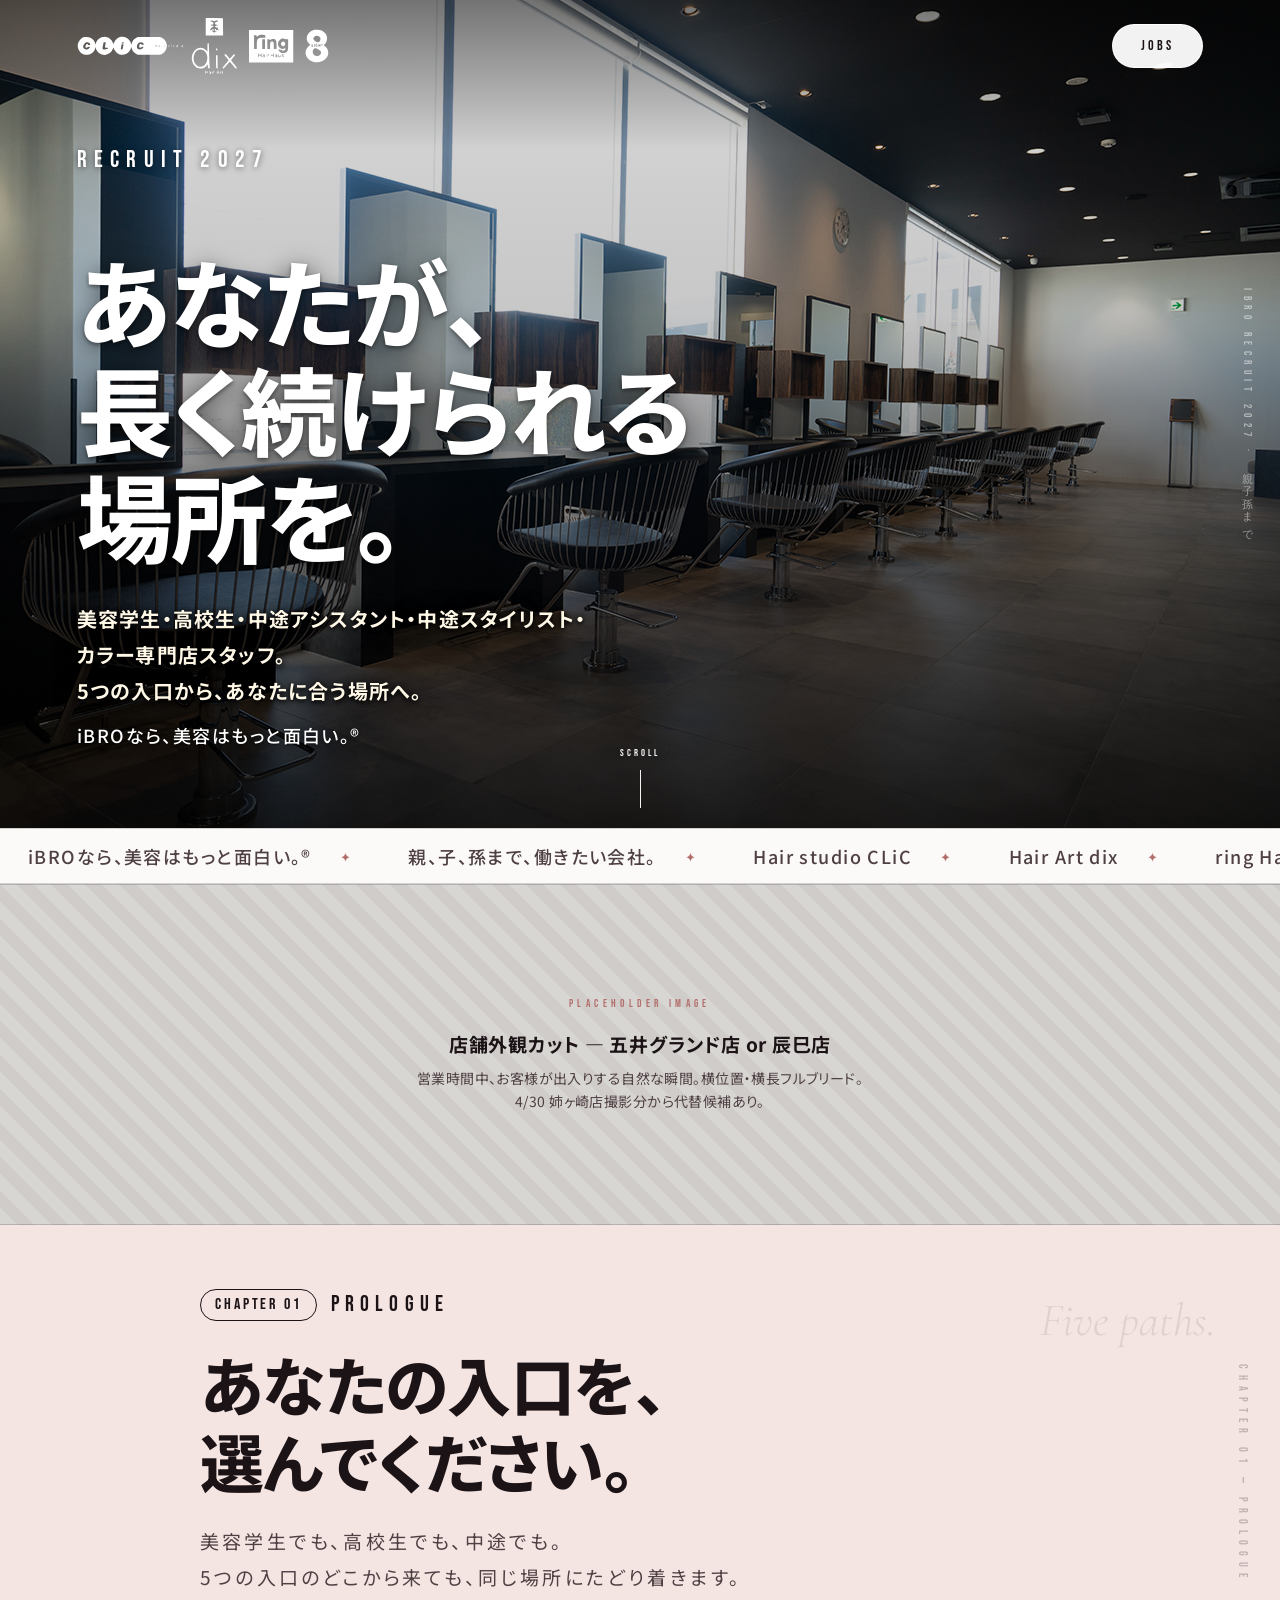
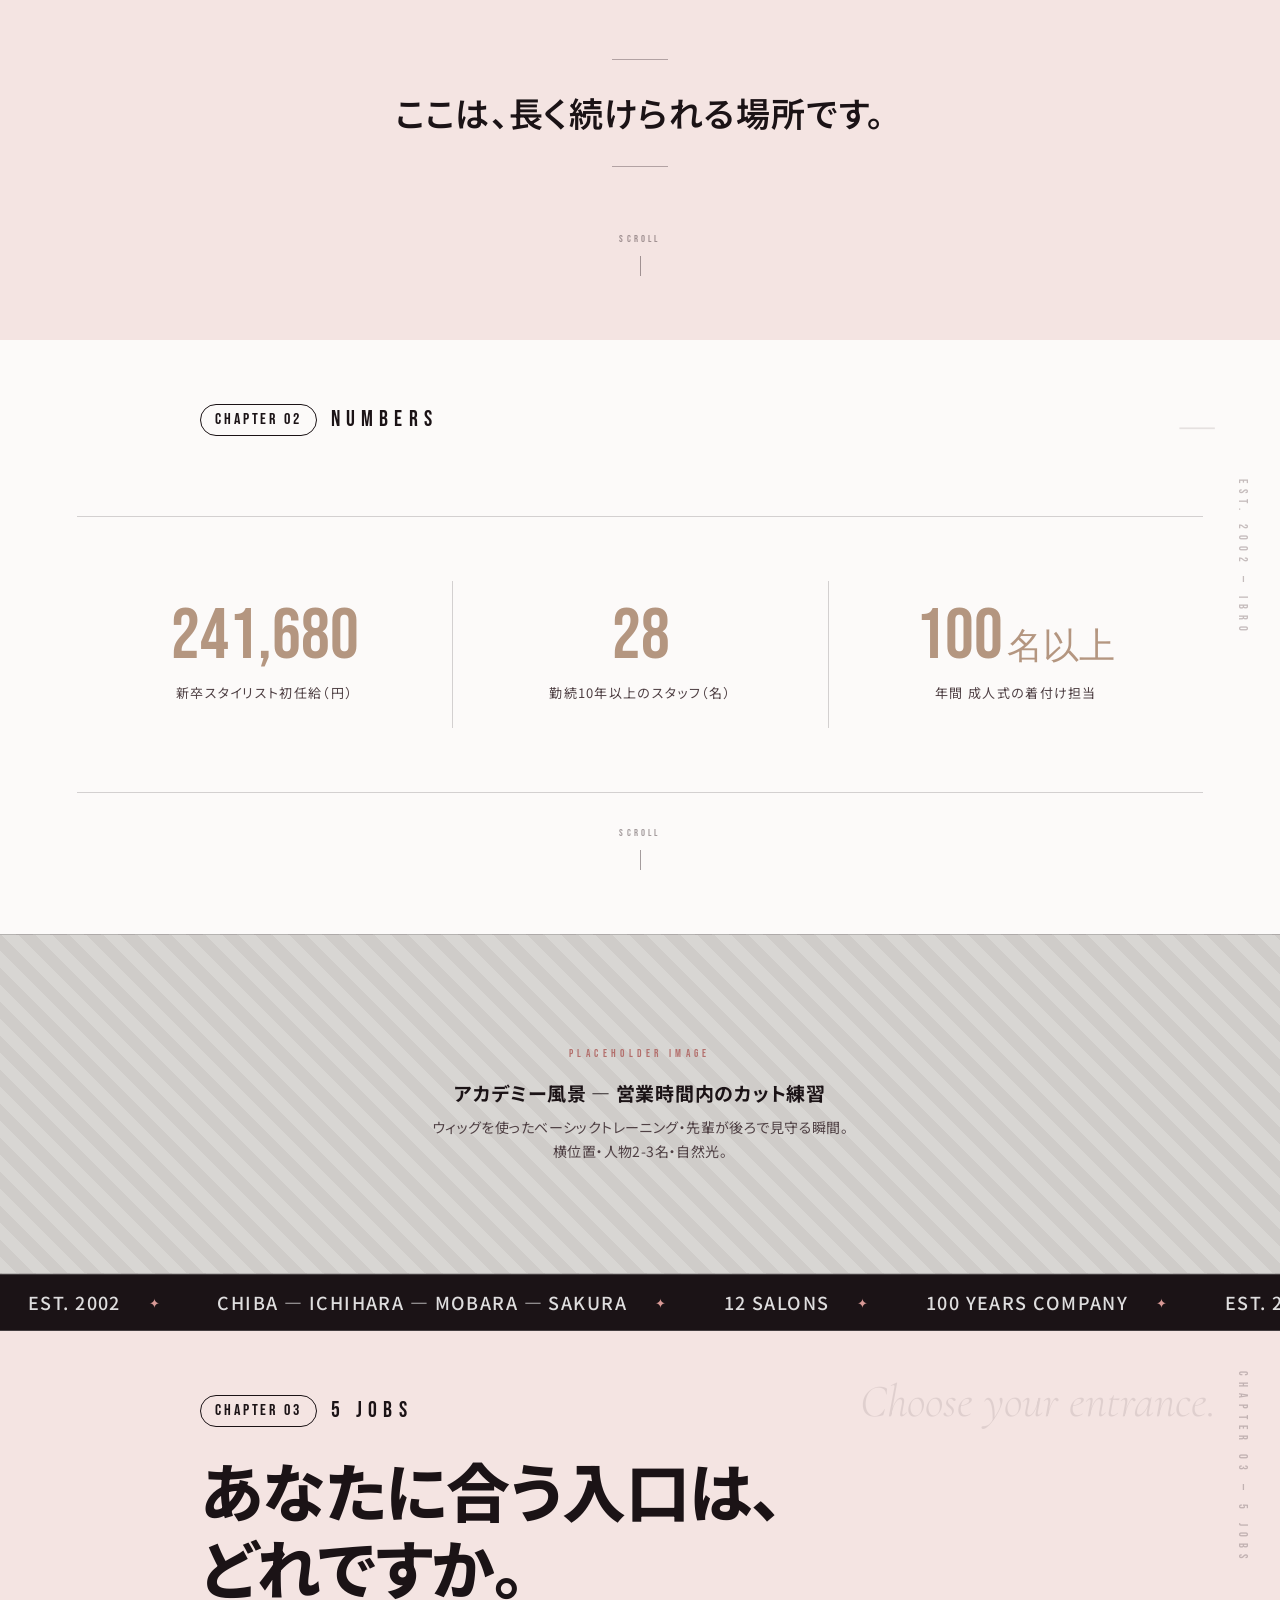
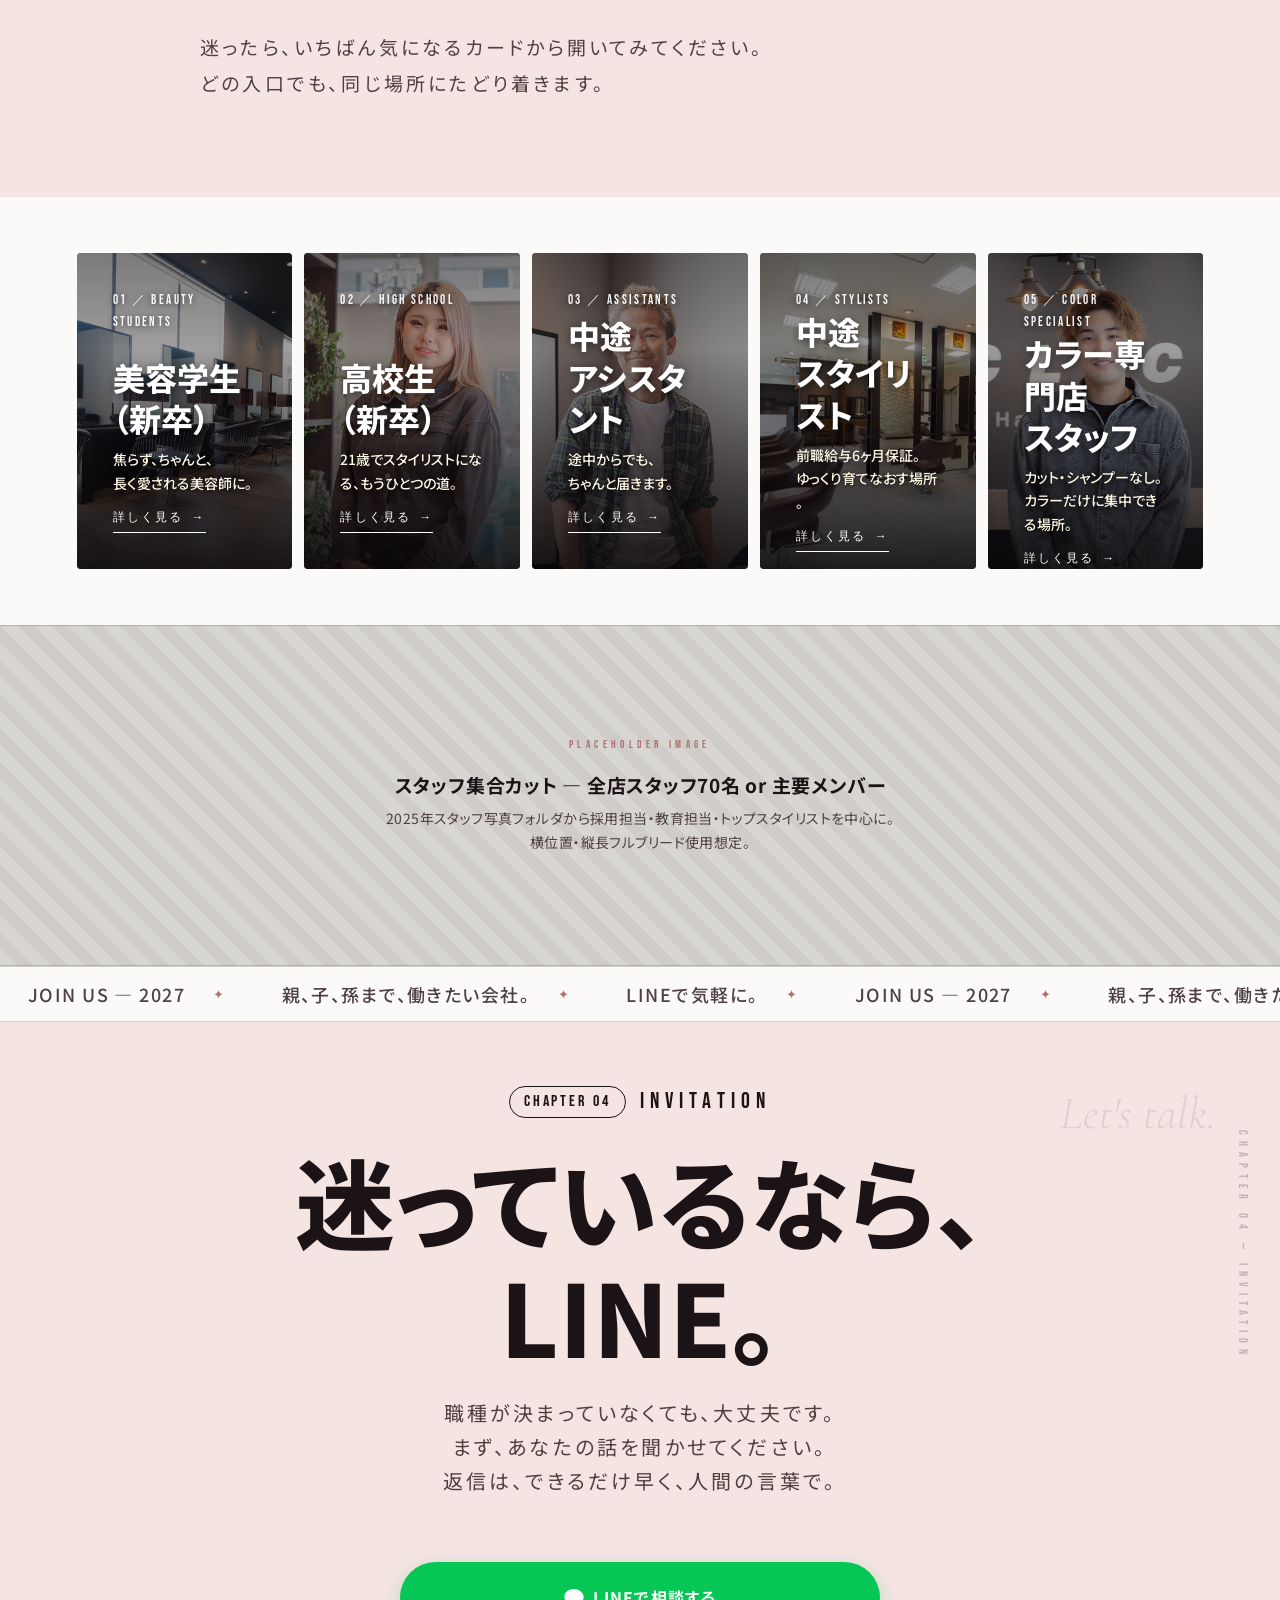
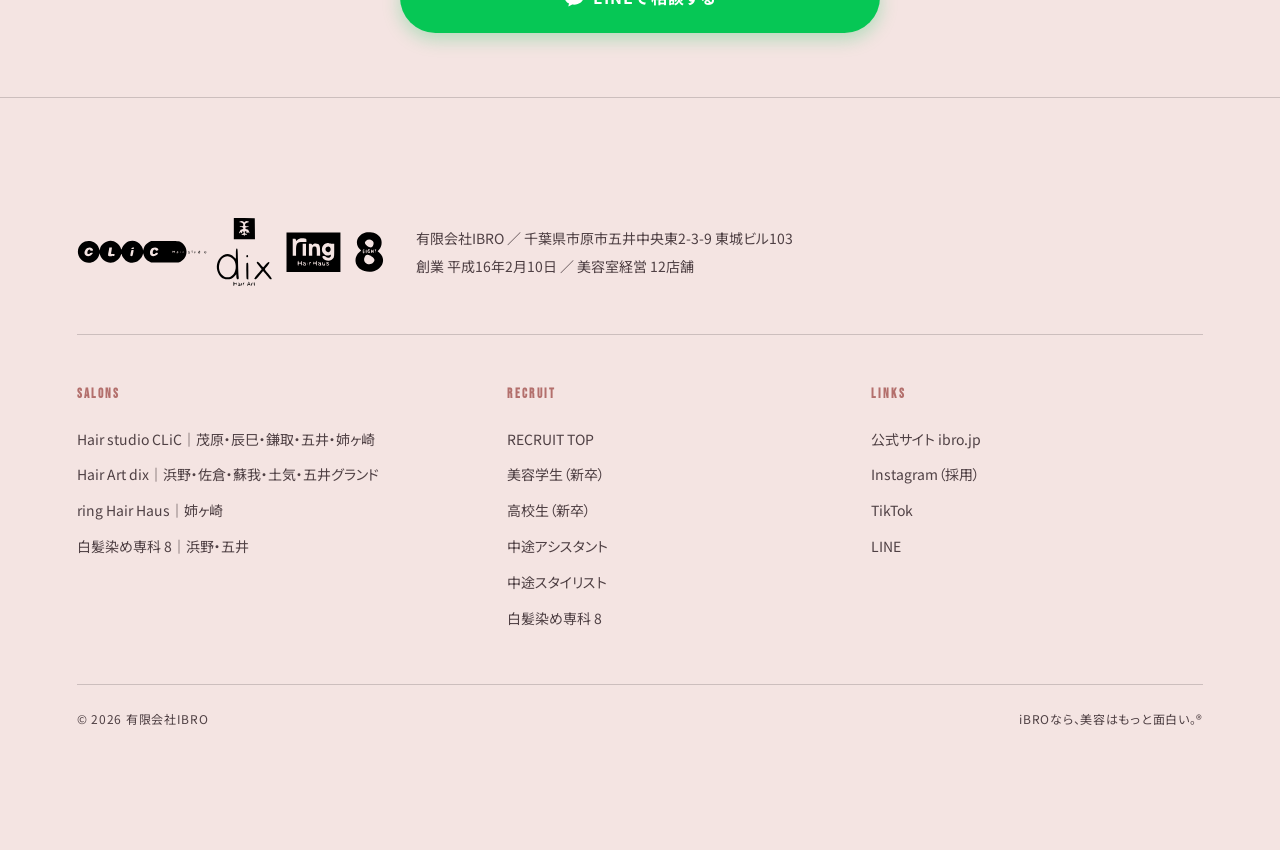
==== index.html @ 27a206c5 "Initial: iBRO recruit site preview (5/8 launch)" ====
<!doctype html>
<html lang="ja">
<head>
<meta charset="utf-8">
<meta name="viewport" content="width=device-width, initial-scale=1, viewport-fit=cover">
<title>あなたが、長く続けられる場所を。｜iBRO Group 採用サイト</title>
<meta name="description" content="千葉、有限会社IBRO の採用サイト。美容学生・高校生・中途アシスタント・中途スタイリスト・白髪染め専科8、5つの入口から、あなたに合う場所へ。">
<meta name="robots" content="noindex,nofollow"><!-- ※公開直前に削除（内田さんへ） -->
<meta property="og:type" content="website">
<meta property="og:title" content="あなたが、長く続けられる場所を。｜iBRO Group 採用サイト">
<meta property="og:description" content="iBROなら、美容はもっと面白い。® 5つの入口から、あなたに合う美容師人生を選んでください。">
<meta property="og:image" content="assets/img/pamphlet-345.jpg">
<link rel="preconnect" href="https://fonts.googleapis.com">
<link rel="preconnect" href="https://fonts.gstatic.com" crossorigin>
<link rel="stylesheet" href="https://fonts.googleapis.com/css2?family=Bebas+Neue&family=Cormorant+Garamond:ital,wght@1,300&family=Noto+Sans+JP:wght@300;400;500;700;800&display=swap">
<link rel="stylesheet" href="assets/css/main.css">
</head>
<body>

<div class="scroll-progress"></div>

<!-- ============ HERO ============ -->
<section class="hero" aria-label="HERO">
  <div class="hero__bg ken-burns" style="background-image:url('assets/img/pamphlet-345.jpg');"></div>
  <header class="site-header">
    <a href="./" class="site-header__logo" aria-label="iBRO GROUP RECRUIT">
      <img src="assets/img/logo01_all.svg" alt="iBRO GROUP — Hair Art dix / Hair studio CLiC / ring Hair Haus / 白髪染め専科 8">
    </a>
    <a href="#cards" class="site-header__cta">JOBS</a>
  </header>
  <span class="vertical-rail">IBRO RECRUIT 2027 · 親 子 孫 まで</span>
  <span class="hero__label">RECRUIT 2027</span>
  <div class="hero__content">
    <h1 class="hero__title">
      <span class="line">あなたが、</span>
      <span class="line">長く続けられる</span>
      <span class="line">場所を。</span>
    </h1>
    <p class="hero__sub">
      美容学生・高校生・中途アシスタント・中途スタイリスト・カラー専門店スタッフ。<br>
      5つの入口から、あなたに合う場所へ。
      <span class="hero__sub-en">iBROなら、美容はもっと面白い。®</span>
    </p>
  </div>
  <div class="hero__scroll">SCROLL</div>
</section>

<!-- ============ MARQUEE 01 ============ -->
<div class="marquee" aria-hidden="true">
  <div class="marquee__track">
    <span class="marquee__item">iBROなら、美容はもっと面白い。®</span>
    <span class="marquee__item">親、子、孫まで、働きたい会社。</span>
    <span class="marquee__item">Hair studio CLiC</span>
    <span class="marquee__item">Hair Art dix</span>
    <span class="marquee__item">ring Hair Haus</span>
    <span class="marquee__item">白髪染め専科 8</span>
    <span class="marquee__item">千葉、24年。</span>
    <span class="marquee__item">iBROなら、美容はもっと面白い。®</span>
    <span class="marquee__item">親、子、孫まで、働きたい会社。</span>
    <span class="marquee__item">Hair studio CLiC</span>
    <span class="marquee__item">Hair Art dix</span>
    <span class="marquee__item">ring Hair Haus</span>
    <span class="marquee__item">白髪染め専科 8</span>
    <span class="marquee__item">千葉、24年。</span>
  </div>
</div>

<!-- ============ IMAGE 01 ============ -->
<div class="image-placeholder image-placeholder--wide fade-up">
  <div class="image-placeholder__title">店舗外観カット — 五井グランド店 or 辰巳店</div>
  <div class="image-placeholder__desc">営業時間中、お客様が出入りする自然な瞬間。横位置・横長フルブリード。<br>4/30 姉ヶ崎店撮影分から代替候補あり。</div>
</div>

<!-- ============ CH01 PROLOGUE ============ -->
<section class="story-section section--cream" data-deco="CHAPTER 01 — PROLOGUE" data-deco-italic="Five paths.">
  <div class="story-inner">
    <span class="chapter"><span class="chapter__num">CHAPTER 01</span> PROLOGUE</span>
    <h2 class="story-title reveal-words">あなたの入口を、選んでください。</h2>
    <p class="story-sub">
      美容学生でも、高校生でも、中途でも。<br>
      5つの入口のどこから来ても、同じ場所にたどり着きます。
    </p>
    <p class="story-pullquote">
      ここは、長く続けられる場所です。
    </p>
  </div>
  <div class="next-arrow">SCROLL</div>
</section>

<!-- ============ CH02 NUMBERS — quiet ============ -->
<section class="story-section" data-deco="EST. 2002 — IBRO" data-deco-italic="—">
  <div class="story-inner">
    <span class="chapter"><span class="chapter__num">CHAPTER 02</span> NUMBERS</span>
  </div>
  <div class="entry-numbers">
    <div class="entry-numbers__item fade-up">
      <div class="entry-numbers__value"><span data-count="241680">0</span></div>
      <div class="entry-numbers__label">新卒スタイリスト初任給（円）</div>
    </div>
    <div class="entry-numbers__item fade-up fade-up--delay-1">
      <div class="entry-numbers__value"><span data-count="28">0</span></div>
      <div class="entry-numbers__label">勤続10年以上のスタッフ（名）</div>
    </div>
    <div class="entry-numbers__item fade-up fade-up--delay-2">
      <div class="entry-numbers__value"><span data-count="100">0</span><span style="font-size:0.5em; margin-left:4px;">名以上</span></div>
      <div class="entry-numbers__label">年間 成人式の着付け担当</div>
    </div>
  </div>
  <div class="next-arrow">SCROLL</div>
</section>

<!-- ============ IMAGE 02 (between numbers and ink marquee) ============ -->
<div class="image-placeholder image-placeholder--wide fade-up">
  <div class="image-placeholder__title">アカデミー風景 — 営業時間内のカット練習</div>
  <div class="image-placeholder__desc">ウィッグを使ったベーシックトレーニング・先輩が後ろで見守る瞬間。<br>横位置・人物2-3名・自然光。</div>
</div>

<!-- ============ MARQUEE 02 (reverse, ink) ============ -->
<div class="marquee marquee--reverse marquee--ink" aria-hidden="true">
  <div class="marquee__track">
    <span class="marquee__item">EST. 2002</span>
    <span class="marquee__item">CHIBA — ICHIHARA — MOBARA — SAKURA</span>
    <span class="marquee__item">12 SALONS</span>
    <span class="marquee__item">100 YEARS COMPANY</span>
    <span class="marquee__item">EST. 2002</span>
    <span class="marquee__item">CHIBA — ICHIHARA — MOBARA — SAKURA</span>
    <span class="marquee__item">12 SALONS</span>
    <span class="marquee__item">100 YEARS COMPANY</span>
  </div>
</div>

<!-- ============ CH03 5 JOBS ============ -->
<section class="story-section section--cream" data-deco="CHAPTER 03 — 5 JOBS" data-deco-italic="Choose your entrance.">
  <div class="story-inner">
    <span class="chapter"><span class="chapter__num">CHAPTER 03</span> 5 JOBS</span>
    <h2 class="story-title reveal-words">あなたに合う入口は、どれですか。</h2>
    <p class="story-sub">
      迷ったら、いちばん気になるカードから開いてみてください。<br>
      どの入口でも、同じ場所にたどり着きます。
    </p>
  </div>
</section>

<!-- ============ 5 JOB CARDS ============ -->
<div id="cards" class="cards">
  <a href="student/" class="card fade-up">
    <div class="card__bg" style="background-image:url('assets/img/pamphlet-345.jpg');"></div>
    <div class="card__inner">
      <span class="card__label">01 ／ BEAUTY STUDENTS</span>
      <div>
        <h2 class="card__title">美容学生<br>（新卒）</h2>
        <p class="card__line">焦らず、ちゃんと、長く愛される美容師に。</p>
        <span class="card__cta">詳しく見る</span>
      </div>
    </div>
  </a>

  <a href="highschool/" class="card fade-up fade-up--delay-1">
    <div class="card__bg" style="background-image:url('assets/img/staff-08.jpg');"></div>
    <div class="card__inner">
      <span class="card__label">02 ／ HIGH SCHOOL</span>
      <div>
        <h2 class="card__title">高校生<br>（新卒）</h2>
        <p class="card__line">21歳でスタイリストになる、もうひとつの道。</p>
        <span class="card__cta">詳しく見る</span>
      </div>
    </div>
  </a>

  <a href="assistant/" class="card fade-up fade-up--delay-2">
    <div class="card__bg" style="background-image:url('assets/img/staff-30.jpg');"></div>
    <div class="card__inner">
      <span class="card__label">03 ／ ASSISTANTS</span>
      <div>
        <h2 class="card__title">中途<br>アシスタント</h2>
        <p class="card__line">途中からでも、ちゃんと届きます。</p>
        <span class="card__cta">詳しく見る</span>
      </div>
    </div>
  </a>

  <a href="stylist/" class="card fade-up fade-up--delay-3">
    <div class="card__bg" style="background-image:url('assets/img/pamphlet-136.jpg');"></div>
    <div class="card__inner">
      <span class="card__label">04 ／ STYLISTS</span>
      <div>
        <h2 class="card__title">中途<br>スタイリスト</h2>
        <p class="card__line">前職給与6ヶ月保証。ゆっくり育てなおす場所。</p>
        <span class="card__cta">詳しく見る</span>
      </div>
    </div>
  </a>

  <a href="eight/" class="card fade-up">
    <div class="card__bg" style="background-image:url('assets/img/staff-60.jpg');"></div>
    <div class="card__inner">
      <span class="card__label">05 ／ COLOR SPECIALIST</span>
      <div>
        <h2 class="card__title">カラー専門店<br>スタッフ</h2>
        <p class="card__line">カット・シャンプーなし。カラーだけに集中できる場所。</p>
        <span class="card__cta">詳しく見る</span>
      </div>
    </div>
  </a>
</div>

<!-- ============ IMAGE 02 ============ -->
<div class="image-placeholder image-placeholder--wide fade-up">
  <div class="image-placeholder__title">スタッフ集合カット — 全店スタッフ70名 or 主要メンバー</div>
  <div class="image-placeholder__desc">2025年スタッフ写真フォルダから採用担当・教育担当・トップスタイリストを中心に。<br>横位置・縦長フルブリード使用想定。</div>
</div>

<!-- ============ MARQUEE 03 ============ -->
<div class="marquee" aria-hidden="true">
  <div class="marquee__track">
    <span class="marquee__item">JOIN US — 2027</span>
    <span class="marquee__item">親、子、孫まで、働きたい会社。</span>
    <span class="marquee__item">LINEで気軽に。</span>
    <span class="marquee__item">JOIN US — 2027</span>
    <span class="marquee__item">親、子、孫まで、働きたい会社。</span>
    <span class="marquee__item">LINEで気軽に。</span>
    <span class="marquee__item">JOIN US — 2027</span>
    <span class="marquee__item">親、子、孫まで、働きたい会社。</span>
    <span class="marquee__item">LINEで気軽に。</span>
  </div>
</div>

<!-- ============ CH04 INVITATION ============ -->
<section class="story-section final-cta section--cream" data-deco="CHAPTER 04 — INVITATION" data-deco-italic="Let's talk.">
  <div class="story-inner" style="text-align:center;">
    <span class="chapter fade-up" style="justify-content:center;"><span class="chapter__num">CHAPTER 04</span> INVITATION</span>
    <h2 class="final-cta__title fade-up reveal-words">迷っているなら、LINE。</h2>
    <p class="final-cta__sub fade-up fade-up--delay-1">
      職種が決まっていなくても、大丈夫です。<br>
      まず、あなたの話を聞かせてください。<br>
      返信は、できるだけ早く、人間の言葉で。
    </p>
    <div class="cta-stack fade-up fade-up--delay-2">
      <a class="btn btn--line btn--lg btn--block magnet" data-magnet="0.15" href="https://lin.ee/tEnbUk7" target="_blank" rel="noopener">LINEで相談する</a>
    </div>
  </div>
</section>

<!-- ============ FOOTER ============ -->
<footer class="footer">
  <div class="footer__head">
    <div class="footer__brand"><img src="assets/img/logo01_all.svg" alt="iBRO GROUP — Hair Art dix / Hair studio CLiC / ring Hair Haus / 白髪染め専科 8"></div>
    <div class="footer__copy">有限会社IBRO ／ 千葉県市原市五井中央東2-3-9 東城ビル103<br>創業 平成16年2月10日 ／ 美容室経営 12店舗</div>
  </div>
  <div class="footer__cols">
    <div class="footer__col">
      <h4>SALONS</h4>
      <ul>
        <li>Hair studio CLiC｜茂原・辰巳・鎌取・五井・姉ヶ崎</li>
        <li>Hair Art dix｜浜野・佐倉・蘇我・土気・五井グランド</li>
        <li>ring Hair Haus｜姉ヶ崎</li>
        <li>白髪染め専科 8｜浜野・五井</li>
      </ul>
    </div>
    <div class="footer__col">
      <h4>RECRUIT</h4>
      <ul>
        <li><a href="./">RECRUIT TOP</a></li>
        <li><a href="student/">美容学生（新卒）</a></li>
        <li><a href="highschool/">高校生（新卒）</a></li>
        <li><a href="assistant/">中途アシスタント</a></li>
        <li><a href="stylist/">中途スタイリスト</a></li>
        <li><a href="eight/">白髪染め専科 8</a></li>
      </ul>
    </div>
    <div class="footer__col">
      <h4>LINKS</h4>
      <ul>
        <li><a href="https://ibro.jp/" target="_blank" rel="noopener">公式サイト ibro.jp</a></li>
        <li><a href="https://www.instagram.com/clic_dix_recruit/" target="_blank" rel="noopener">Instagram（採用）</a></li>
        <li><a href="https://www.instagram.com/ibrogroup/" target="_blank" rel="noopener">TikTok</a></li>
        <li><a href="https://lin.ee/tEnbUk7" target="_blank" rel="noopener">LINE</a></li>
      </ul>
    </div>
  </div>
  <div class="footer__bottom">
    <span>© 2026 有限会社IBRO</span>
    <span>iBROなら、美容はもっと面白い。®</span>
  </div>
</footer>

<a class="floating-cta btn btn--line btn--block" href="https://lin.ee/tEnbUk7" target="_blank" rel="noopener">LINEで相談する</a>

<script src="assets/js/main.js" defer></script>
</body>
</html>
---- assets/css/main.css ----
/* =========================================================
   iBRO recruit.ibro.jp — Global Stylesheet
   v1.0 — 2026-05-06 (LIM)
   Design ref: piif.ac.jp / iBRO 採用パンフレット 2026
   ========================================================= */

/* -----------------------------------------------------------
   1. Reset & Base
   ----------------------------------------------------------- */
*, *::before, *::after { box-sizing: border-box; margin: 0; padding: 0; }
html { scroll-behavior: smooth; -webkit-text-size-adjust: 100%; }
body {
  font-family: "Noto Sans JP", "Hiragino Kaku Gothic ProN", "Yu Gothic", sans-serif;
  font-weight: 400;
  color: var(--ink);
  background: var(--bg);
  line-height: 1.7;
  letter-spacing: 0.2em;
  font-feature-settings: "palt";
  overflow-x: hidden;
}
/* Tighter spacing for UI components where 0.2em letter-spacing breaks layout. */
.site-header__cta,
.btn,
.card__title,
.card__line,
.card__label,
.card__cta,
.entry-numbers__value,
.entry-numbers__label,
.numbers__title,
.numbers__lead,
.num-item__value,
.num-item__label,
.num-item__unit,
.marquee__item,
.story-title,
.hero__title,
.ph-hero__title,
.final-cta__title,
.section__title,
.timeline__when,
.timeline__what,
.req-table__key,
.req-table__val,
.faq__q,
.faq__a,
.benefit__title,
.benefit__amount,
.benefit__desc,
.image-placeholder__title,
.image-placeholder__desc,
.academy-feature__title,
.academy-feature__desc,
.timeline-aside__title,
.timeline-aside__body,
.video-frame__caption,
.footer__copy,
.footer__col h4,
.footer__col li,
.footer__bottom {
  letter-spacing: normal;
}
img, video { max-width: 100%; height: auto; display: block; }
a { color: inherit; text-decoration: none; transition: opacity 0.3s ease; }
a:hover { opacity: 0.7; }
button { font: inherit; cursor: pointer; border: none; background: none; }
ul { list-style: none; }
:focus-visible { outline: 2px solid var(--sky-d); outline-offset: 4px; }

/* -----------------------------------------------------------
   2. Design Tokens
   ----------------------------------------------------------- */
:root {
  /* Colors — Palette 10-I  Shell Pink  */
  --bg:        #FCFAF9;          /* base warm-white */
  --bg-cream:  #F4E4E2;          /* shell pink band */
  --bg-sky:    #ECCFCC;          /* deeper shell band */
  --ink:       #1B1316;          /* warm near-black */
  --ink-2:     #4F4044;          /* sub text */
  --ink-3:     #998A8C;          /* caption/label (raised contrast) */
  --sky:       #D89996;          /* accent pink (was sky) */
  --sky-d:     #B36F6C;          /* accent pink dark (was sky-d) */
  --gold:      #B49680;          /* warm beige-gold for numbers */
  --line:      #06C755;          /* LINE brand green */
  --line-d:    #05A648;
  --rule:      rgba(27, 19, 22, 0.18);

  /* Typography */
  --fs-display-xl: clamp(72px, 16vw, 200px);
  --fs-display-lg: clamp(48px, 10vw, 120px);
  --fs-headline-md: clamp(28px, 6vw, 60px);
  --fs-headline-sm: clamp(20px, 4vw, 32px);
  --fs-body: clamp(15px, 1.6vw, 16px);
  --fs-label: clamp(10px, 1vw, 12px);

  --ff-en-bold: "Bebas Neue", sans-serif;
  --ff-en-italic: "Cormorant Garamond", serif;

  /* Spacing */
  --side-pad: clamp(20px, 6vw, 120px);
  --section-py: clamp(36px, 5vw, 80px);
  --text-max: 680px;
}

/* -----------------------------------------------------------
   3. Utility Layouts
   ----------------------------------------------------------- */
.section {
  padding: var(--section-py) var(--side-pad);
  position: relative;
}
.section--full {
  padding: var(--section-py) 0;
}
.section--cream { background: var(--bg-cream); }
.section--sky { background: var(--bg-sky); }
.section--ink {
  background: var(--ink);
  color: var(--bg);
}
.section--ink .section__label,
.section--ink .section__num { color: var(--bg); border-color: rgba(255,255,255,0.4); }

.text-block {
  max-width: var(--text-max);
}
.text-block--right { margin-left: auto; }

.section__head {
  display: flex;
  align-items: center;
  gap: 16px;
  margin-bottom: clamp(24px, 4vw, 48px);
}
.section__num {
  font-family: var(--ff-en-bold);
  font-size: 14px;
  letter-spacing: 0.18em;
  color: var(--sky-d);
}
.section__rule {
  flex: 1;
  height: 1px;
  background: var(--rule);
}
.section__label {
  font-family: var(--ff-en-italic);
  font-style: italic;
  font-weight: 300;
  font-size: 13px;
  color: var(--ink-2);
  letter-spacing: 0.12em;
}

.h-display {
  font-family: "Noto Sans JP", sans-serif;
  font-weight: 800;
  font-size: var(--fs-display-lg);
  line-height: 1.08;
  letter-spacing: -0.01em;
}
.h-headline {
  font-family: "Noto Sans JP", sans-serif;
  font-weight: 700;
  font-size: var(--fs-headline-md);
  line-height: 1.25;
  letter-spacing: 0;
}
.h-sub {
  font-family: "Noto Sans JP", sans-serif;
  font-weight: 500;
  font-size: var(--fs-headline-sm);
  line-height: 1.5;
}
.eyebrow {
  font-family: var(--ff-en-italic);
  font-style: italic;
  font-weight: 300;
  font-size: 14px;
  color: var(--ink-3);
  letter-spacing: 0.06em;
  display: block;
  margin-bottom: 12px;
}

p.lead {
  font-size: clamp(16px, 1.8vw, 19px);
  line-height: 2;
  color: var(--ink-2);
}
p { color: var(--ink-2); }
.muted { color: var(--ink-2); font-size: 14px; }
.highlight {
  color: var(--ink);
  font-weight: 800;
  background: linear-gradient(transparent 65%, rgba(216,153,150,0.32) 65%);
  padding: 0 2px;
}

/* -----------------------------------------------------------
   4. Header / Nav  (fixed + scroll-aware light/dark mode)
   ----------------------------------------------------------- */
.site-header {
  position: fixed;
  top: 0; left: 0; right: 0;
  z-index: 100;
  display: flex;
  justify-content: space-between;
  align-items: center;
  padding: 14px var(--side-pad);
  color: #fff;
  transition: background-color .35s ease, color .35s ease, box-shadow .35s ease, padding .35s ease;
  background: transparent;
  min-height: 60px;
}
/* Light mode: applied when overlapping a light section (auto via JS) */
.site-header.is-light {
  background: rgba(250,250,248,0.92);
  color: var(--ink);
  backdrop-filter: saturate(140%) blur(8px);
  -webkit-backdrop-filter: saturate(140%) blur(8px);
  box-shadow: 0 1px 0 rgba(26,17,8,0.06);
}
/* Manual fallback for static placeholders (when no JS or no hero) */
.site-header--static {
  position: static;
  background: var(--bg);
  color: var(--ink);
  border-bottom: 1px solid var(--rule);
}

.site-header__logo {
  display: inline-flex;
  align-items: center;
  height: 46px;
  min-height: 48px;       /* tap target */
  padding: 3px 0;
}
.site-header__logo img {
  height: 46px;
  width: auto;
  display: block;
  transition: filter .35s ease;
  /* on dark mode (default) the official-black SVG must be inverted to white */
  filter: brightness(0) invert(1);
}
.site-header.is-light .site-header__logo img,
.site-header--static .site-header__logo img {
  filter: none;
}
@media (min-width: 600px) {
  .site-header__logo { height: 56px; }
  .site-header__logo img { height: 56px; }
  .site-header { padding: 18px var(--side-pad); }
}
.site-header__cta {
  font-family: var(--ff-en-bold);
  font-size: 13px;
  letter-spacing: 0.22em;
  padding: 0 22px;
  height: 40px;
  line-height: 1;
  min-height: 44px;       /* tap target */
  border-radius: 100px;
  display: inline-flex;
  align-items: center;
  justify-content: center;
  white-space: nowrap;
  font-weight: 400;
  /* Dark-mode default: solid pill that reads on photos */
  background: rgba(255,255,255,0.95);
  color: var(--ink);
  border: 1px solid rgba(255,255,255,0.95);
  transition: background-color .25s ease, color .25s ease, border-color .25s ease, transform .25s ease;
}
.site-header__cta:hover {
  background: var(--ink);
  color: #fff;
  border-color: var(--ink);
  opacity: 1;
}
.site-header.is-light .site-header__cta,
.site-header--static .site-header__cta {
  background: var(--ink);
  color: #fff;
  border-color: var(--ink);
}
.site-header.is-light .site-header__cta:hover,
.site-header--static .site-header__cta:hover {
  background: var(--sky-d);
  border-color: var(--sky-d);
}
@media (min-width: 600px) {
  .site-header__cta { font-size: 14px; padding: 0 28px; height: 44px; }
}

/* Anchor scroll-margin so #id targets land below fixed header */
[id] { scroll-margin-top: 80px; }

/* prevent first-section content from sliding under fixed header on hero-less pages */
body { padding-top: 0; }
.body--has-static-header { padding-top: 0; }

/* -----------------------------------------------------------
   5. HERO (Pattern A — full bleed)
   ----------------------------------------------------------- */
.hero {
  position: relative;
  height: 92svh;
  min-height: 580px;
  width: 100%;
  overflow: hidden;
  color: #fff;
  display: flex;
  align-items: flex-end;
}
@supports not (height: 100svh) {
  .hero { height: 92vh; }
}
.hero__bg {
  position: absolute;
  inset: 0;
  background-size: cover;
  background-position: center;
  animation: heroZoom 9s ease-out forwards;
}
.hero__bg::after {
  content: "";
  position: absolute; inset: 0;
  /* layered gradient: top dim for header readability, bottom heavily darker for sub readability */
  background:
    linear-gradient(180deg,
      rgba(0,0,0,0.55) 0%,
      rgba(0,0,0,0.18) 18%,
      rgba(0,0,0,0.22) 38%,
      rgba(0,0,0,0.55) 65%,
      rgba(0,0,0,0.85) 100%);
}
@keyframes heroZoom {
  from { transform: scale(1.06); }
  to   { transform: scale(1); }
}
.hero__content {
  position: relative;
  z-index: 2;
  width: 100%;
  padding: var(--side-pad);
  padding-bottom: clamp(40px, 6vw, 80px);
  max-width: 1100px;
}
.hero__title {
  font-size: clamp(40px, 9vw, 96px);
  font-weight: 800;
  line-height: 1.12;
  letter-spacing: -0.015em;
  text-shadow:
    0 2px 4px rgba(0,0,0,0.45),
    0 4px 24px rgba(0,0,0,0.55);
}
.hero__title .line { display: block; opacity: 0; transform: translateY(28px); animation: heroLine .85s cubic-bezier(.2,.7,.2,1) forwards; }
.hero__title .line:nth-child(1) { animation-delay: 0.45s; }
.hero__title .line:nth-child(2) { animation-delay: 0.6s; }
.hero__title .line:nth-child(3) { animation-delay: 0.75s; }
@keyframes heroLine { to { opacity: 1; transform: none; } }

.hero__title .reg {
  font-size: 0.4em;
  vertical-align: super;
  font-weight: 500;
  margin-left: 4px;
  letter-spacing: 0;
  opacity: 0.9;
}
.hero__sub {
  margin-top: clamp(20px, 3vw, 32px);
  font-size: clamp(15px, 1.8vw, 20px);
  font-weight: 700;
  line-height: 1.8;
  letter-spacing: 0.06em;
  color: #FFF8E7;
  text-shadow:
    0 0 6px rgba(0,0,0,0.85),
    0 2px 4px rgba(0,0,0,0.9),
    0 4px 24px rgba(0,0,0,0.75);
  max-width: 640px;
}
.hero__sub-en {
  display: block;
  font-family: "Noto Sans JP", "Hiragino Kaku Gothic ProN", sans-serif;
  font-style: normal;
  font-weight: 500;
  font-size: 0.9em;
  margin-top: 10px;
  opacity: 1;
  color: #fff;
  letter-spacing: 0.08em;
  text-shadow:
    0 1px 2px rgba(0,0,0,0.6),
    0 2px 14px rgba(0,0,0,0.7);
}
.hero__label {
  position: absolute;
  top: clamp(96px, 12vw, 140px);
  left: var(--side-pad);
  font-family: var(--ff-en-bold);
  font-size: clamp(16px, 2.2vw, 24px);
  letter-spacing: 0.3em;
  color: #fff;
  text-shadow: 0 1px 6px rgba(0,0,0,0.55);
  z-index: 3;
}
.hero__scroll {
  position: absolute;
  bottom: 20px;
  left: 50%;
  transform: translateX(-50%);
  font-family: var(--ff-en-bold);
  font-size: 10px;
  letter-spacing: 0.3em;
  opacity: 0.95;
  color: #fff;
  text-shadow: 0 1px 6px rgba(0,0,0,0.5);
  z-index: 3;
}
.hero__scroll::after {
  content: "";
  display: block;
  width: 1px;
  height: 38px;
  background: currentColor;
  margin: 8px auto 0;
  animation: scrollPulse 2s ease-in-out infinite;
}
@keyframes scrollPulse { 0%,100%{opacity:.3} 50%{opacity:1} }

/* (note: hero gradient is consolidated above) */

/* -----------------------------------------------------------
   6. BIG STATEMENT
   ----------------------------------------------------------- */
.bigstmt__title {
  font-size: var(--fs-display-lg);
  font-weight: 800;
  line-height: 1.1;
  letter-spacing: -0.01em;
  margin-bottom: 40px;
}
.bigstmt__body {
  font-size: clamp(15px, 1.6vw, 18px);
  line-height: 2.2;
  color: var(--ink-2);
  max-width: 600px;
}

/* -----------------------------------------------------------
   7. Pattern B — Photo-Left + Text-Overlap
   ----------------------------------------------------------- */
.pattern-b {
  display: grid;
  grid-template-columns: 1fr;
  gap: 0;
  position: relative;
}
.pattern-b__photo {
  width: 100%;
  aspect-ratio: 4 / 3;
  background-size: cover;
  background-position: center;
}
.pattern-b__text {
  background: var(--bg);
  padding: clamp(32px, 5vw, 56px);
}
@media (min-width: 900px) {
  .pattern-b {
    grid-template-columns: 65% 40%;
    align-items: center;
  }
  .pattern-b__photo {
    aspect-ratio: 5 / 4;
    margin-left: calc(var(--side-pad) * -1);
    width: calc(100% + var(--side-pad));
  }
  .pattern-b__text {
    margin-left: -10%;
    padding: clamp(48px, 5vw, 72px);
    box-shadow: -2px 4px 32px rgba(26,17,8,0.06);
    z-index: 2;
  }
}

/* -----------------------------------------------------------
   8. Pattern C — Wide Banner + Big Text
   ----------------------------------------------------------- */
.pattern-c__banner {
  width: 100vw;
  margin-left: calc(var(--side-pad) * -1);
  margin-right: calc(var(--side-pad) * -1);
  height: 38vh;
  min-height: 240px;
  background-size: cover;
  background-position: center;
}
.pattern-c__body {
  padding-top: clamp(48px, 6vw, 80px);
  display: grid;
  grid-template-columns: 1fr;
  gap: 24px;
  align-items: end;
}
.pattern-c__num {
  font-family: var(--ff-en-bold);
  font-size: clamp(96px, 18vw, 220px);
  line-height: 0.9;
  color: var(--gold);
  letter-spacing: -0.02em;
}
@media (min-width: 900px) {
  .pattern-c__body {
    grid-template-columns: 1fr auto;
  }
}

/* -----------------------------------------------------------
   9. Pattern D — Big Text + Right Offset Photo
   ----------------------------------------------------------- */
.pattern-d {
  display: grid;
  grid-template-columns: 1fr;
  gap: 32px;
  align-items: start;
}
.pattern-d__photo {
  aspect-ratio: 4 / 5;
  background-size: cover;
  background-position: center;
}
@media (min-width: 900px) {
  .pattern-d {
    grid-template-columns: 55% 40%;
    gap: 5%;
  }
  .pattern-d__photo {
    margin-top: 60px;
  }
}

/* -----------------------------------------------------------
   10. Pattern E — Mosaic
   ----------------------------------------------------------- */
.pattern-e {
  display: grid;
  grid-template-columns: 1fr;
  gap: 16px;
  margin-bottom: clamp(48px, 8vw, 96px);
}
.pattern-e__lg {
  aspect-ratio: 4 / 5;
  background-size: cover;
  background-position: center;
}
.pattern-e__sm {
  aspect-ratio: 4 / 5;
  background-size: cover;
  background-position: center;
}
.pattern-e__quote {
  padding: 24px 0;
}
.pattern-e__quote .h-headline {
  font-size: clamp(20px, 2.4vw, 28px);
  line-height: 1.6;
}
.pattern-e__meta {
  font-family: var(--ff-en-bold);
  font-size: 13px;
  letter-spacing: 0.18em;
  color: var(--sky-d);
  margin-bottom: 12px;
}
@media (min-width: 900px) {
  .pattern-e {
    grid-template-columns: 1fr 1fr 1fr;
    gap: 40px;
    align-items: end;
  }
  .pattern-e__lg { grid-column: 1; aspect-ratio: 3 / 4; }
  .pattern-e__sm { grid-column: 2; aspect-ratio: 3 / 4; transform: translateY(40px); }
  .pattern-e__quote { grid-column: 3; }
}
.pattern-e--reverse .pattern-e__lg { grid-column: 3; }
.pattern-e--reverse .pattern-e__sm { grid-column: 2; }
.pattern-e--reverse .pattern-e__quote { grid-column: 1; }

/* -----------------------------------------------------------
   11. NUMBERS — Dark / count-up
   ----------------------------------------------------------- */
.numbers__title {
  font-size: var(--fs-display-lg);
  font-weight: 800;
  line-height: 1.1;
  margin-bottom: 24px;
}
.numbers__lead {
  font-size: clamp(15px, 1.4vw, 18px);
  color: rgba(255,255,255,0.88);
  margin-bottom: clamp(48px, 6vw, 80px);
  max-width: 580px;
  line-height: 1.9;
}
.numbers__grid {
  display: grid;
  grid-template-columns: 1fr;
  gap: 56px 32px;
}
.num-item__value {
  font-family: var(--ff-en-bold);
  font-size: clamp(64px, 9vw, 132px);
  line-height: 0.9;
  color: var(--gold);
  letter-spacing: -0.02em;
  display: flex;
  align-items: baseline;
  gap: 8px;
}
.num-item__unit {
  font-family: "Noto Sans JP";
  font-size: clamp(16px, 1.4vw, 20px);
  font-weight: 500;
  color: #fff;
  letter-spacing: 0.1em;
}
.num-item__label {
  font-size: 14px;
  color: rgba(255,255,255,0.86);
  margin-top: 10px;
  letter-spacing: 0.04em;
  line-height: 1.6;
}
@media (min-width: 600px) {
  .numbers__grid { grid-template-columns: 1fr 1fr; }
}
@media (min-width: 900px) {
  .numbers__grid { grid-template-columns: repeat(3, 1fr); }
}

/* -----------------------------------------------------------
   12. SCHEDULE — editorial timeline
   ----------------------------------------------------------- */
/* Wrapper that puts timeline left + supporting panel right on PC */
.timeline-wrap {
  margin-top: clamp(40px, 6vw, 64px);
  display: grid;
  grid-template-columns: 1fr;
  gap: clamp(40px, 6vw, 80px);
  align-items: start;
}
@media (min-width: 1000px) {
  .timeline-wrap { grid-template-columns: minmax(0, 1.1fr) minmax(0, 1fr); }
}
.timeline-aside {
  position: relative;
  background: var(--bg);
  border: 1px solid var(--rule);
  border-radius: 4px;
  padding: clamp(28px, 4vw, 48px);
}
.timeline-aside__eyebrow {
  font-family: var(--ff-en-bold);
  font-size: 12px;
  letter-spacing: 0.32em;
  color: var(--sky-d);
  margin-bottom: 16px;
}
.timeline-aside__title {
  font-size: clamp(18px, 2.4vw, 24px);
  font-weight: 700;
  line-height: 1.6;
  margin-bottom: 16px;
  color: var(--ink);
  text-wrap: balance;
}
.timeline-aside__body {
  font-size: clamp(14px, 1.4vw, 16px);
  line-height: 1.9;
  color: var(--ink-2);
}
.timeline-aside__divider {
  height: 1px;
  background: var(--rule);
  margin: clamp(20px, 3vw, 32px) 0;
}

.timeline {
  margin-top: 0;
  padding-left: 24px;
  position: relative;
}
.timeline::before {
  content: "";
  position: absolute;
  left: 0; top: 12px; bottom: 12px;
  width: 1px;
  background: var(--rule);
}
.timeline__row {
  display: grid;
  grid-template-columns: 100px 1fr;
  gap: 28px;
  padding: 18px 0;
  position: relative;
}
@media (max-width: 599px) {
  .timeline__row { grid-template-columns: 90px 1fr; gap: 20px; }
}
.timeline__row::before {
  content: "";
  position: absolute;
  left: -28px;
  top: 28px;
  width: 8px; height: 8px;
  background: var(--ink);
  border-radius: 50%;
}
.timeline__row--star::before {
  background: var(--gold);
  width: 14px; height: 14px;
  left: -31px;
  top: 25px;
  box-shadow: 0 0 0 6px rgba(196,150,40,0.18);
}
.timeline__when {
  font-family: var(--ff-en-bold);
  font-size: 18px;
  letter-spacing: 0.04em;
  color: var(--sky-d);
  white-space: nowrap;
}
.timeline__row--star .timeline__when { color: var(--gold); font-size: 22px; }
.timeline__what { font-size: 16px; line-height: 1.7; }
.timeline__row--star .timeline__what { font-weight: 700; font-size: 18px; }

/* -----------------------------------------------------------
   13. BENEFITS — irregular grid
   ----------------------------------------------------------- */
.benefits {
  display: grid;
  grid-template-columns: 1fr;
  gap: 12px;
  margin-top: clamp(28px, 4vw, 44px);
}
.benefit {
  display: flex;
  flex-direction: column;
  background: var(--bg);
  padding: clamp(24px, 3vw, 36px);
  border-radius: 4px;
  border: 1px solid var(--rule);
  position: relative;
}
/* Mobile: icon left, text right (all cards have icons now). */
@media (max-width: 599px) {
  .benefit {
    display: grid !important;
    grid-template-columns: 56px 1fr;
    column-gap: 16px;
    row-gap: 4px;
    align-items: start;
    padding: 18px 20px;
  }
  .benefit__icon {
    grid-row: 1 / -1;
    grid-column: 1;
    margin: 0 !important;
    width: 48px !important;
    height: 48px !important;
    align-self: start;
  }
  .benefit__head,
  .benefit__title,
  .benefit__desc {
    grid-column: 2;
  }
}
.benefit__icon {
  width: clamp(48px, 5vw, 64px);
  height: clamp(48px, 5vw, 64px);
  display: block;
  margin: 0 0 clamp(14px, 2vw, 20px);
  object-fit: contain;
  flex-shrink: 0;
}
.benefit__head {
  font-family: var(--ff-en-bold);
  font-size: 13px;
  letter-spacing: 0.16em;
  color: var(--sky-d);
  margin-bottom: 8px;
}
.benefit__title {
  font-weight: 700;
  font-size: clamp(18px, 2vw, 22px);
  line-height: 1.4;
  margin-bottom: 8px;
}
.benefit__amount {
  font-family: var(--ff-en-bold);
  font-size: clamp(26px, 4vw, 40px);
  color: var(--gold);
  margin-right: 4px;
}
.benefit__desc { color: var(--ink-2); font-size: 14px; }
@media (min-width: 600px) {
  .benefits { grid-template-columns: repeat(2, 1fr); gap: 14px; }
}
@media (min-width: 900px) {
  .benefits { grid-template-columns: repeat(3, 1fr); gap: 16px; }
}

/* -----------------------------------------------------------
   14. REQUIREMENTS — clean table
   ----------------------------------------------------------- */
.req-table {
  margin-top: clamp(40px, 6vw, 64px);
  border-top: 1px solid var(--rule);
}
.req-table__row {
  display: grid;
  grid-template-columns: 1fr;
  gap: 8px;
  padding: 20px 0;
  border-bottom: 1px solid var(--rule);
}
.req-table__key {
  font-weight: 700;
  font-size: 14px;
  color: var(--ink);
  letter-spacing: 0.08em;
}
.req-table__val {
  font-size: 15px;
  color: var(--ink-2);
  line-height: 1.8;
}
@media (min-width: 600px) {
  .req-table__row { grid-template-columns: 200px 1fr; gap: 32px; align-items: start; }
}

/* -----------------------------------------------------------
   15. FAQ
   ----------------------------------------------------------- */
.faq {
  margin-top: clamp(40px, 6vw, 64px);
  border-top: 1px solid var(--rule);
}
.faq__item {
  border-bottom: 1px solid var(--rule);
}
.faq__q {
  display: flex;
  justify-content: space-between;
  align-items: center;
  width: 100%;
  text-align: left;
  padding: 24px 0;
  font-size: clamp(15px, 1.6vw, 17px);
  font-weight: 700;
  line-height: 1.5;
  cursor: pointer;
  transition: color 0.3s ease;
}
.faq__q:hover { color: var(--sky-d); }
.faq__q::after {
  content: "+";
  font-family: var(--ff-en-bold);
  font-size: 28px;
  color: var(--sky-d);
  transition: transform 0.3s ease;
  margin-left: 16px;
  flex-shrink: 0;
}
.faq__item.is-open .faq__q::after { content: "−"; }
.faq__a {
  display: none;
  padding: 0 0 24px;
  color: var(--ink-2);
  font-size: 15px;
  line-height: 1.9;
  max-width: 720px;
}
.faq__item.is-open .faq__a { display: block; }

/* -----------------------------------------------------------
   16. FINAL CTA
   ----------------------------------------------------------- */
.final-cta {
  text-align: center;
  padding: clamp(40px, 6vw, 88px) var(--side-pad);
}
.final-cta__title {
  font-size: clamp(40px, 9vw, 100px);
  font-weight: 800;
  line-height: 1.15;
  margin-bottom: 24px;
}
.final-cta__sub {
  font-size: clamp(16px, 1.8vw, 20px);
  color: var(--ink-2);
  margin-bottom: clamp(40px, 6vw, 64px);
}
.cta-stack {
  display: flex;
  flex-direction: column;
  gap: 16px;
  max-width: 480px;
  margin: 0 auto;
}
.cta-stack__row {
  display: flex;
  flex-direction: column;
  gap: 12px;
  margin-top: 8px;
}
@media (min-width: 600px) {
  .cta-stack__row {
    display: grid;
    grid-template-columns: 1fr 1fr;
    gap: 16px;
  }
}

/* -----------------------------------------------------------
   17. Buttons
   ----------------------------------------------------------- */
.btn {
  display: inline-flex;
  align-items: center;
  justify-content: center;
  gap: 8px;
  padding: 18px 32px;
  border-radius: 100px;
  font-weight: 700;
  letter-spacing: 0.08em;
  font-size: 15px;
  transition: transform .3s, opacity .3s, box-shadow .3s;
}
.btn:hover { transform: translateY(-1px); opacity: 1; }
.btn--line {
  background: var(--line);
  color: #fff;
  box-shadow: 0 6px 18px rgba(6,199,85,0.28);
}
.btn--line:hover { background: var(--line-d); box-shadow: 0 10px 28px rgba(6,199,85,0.4); }
.btn--line::before {
  content: "";
  width: 22px; height: 22px;
  background: url('data:image/svg+xml;utf8,<svg xmlns="http://www.w3.org/2000/svg" viewBox="0 0 32 32" fill="white"><path d="M16 3C8.27 3 2 8.13 2 14.5c0 4.06 2.7 7.62 6.74 9.6l-.91 3.4c-.13.49.36.88.79.62L13.4 25.5c.85.12 1.72.2 2.6.2 7.73 0 14-5.13 14-11.2S23.73 3 16 3z"/></svg>') center/contain no-repeat;
}
.btn--ghost {
  background: transparent;
  color: var(--ink);
  border: 1px solid var(--ink);
}
.btn--ghost:hover { background: var(--ink); color: var(--bg); }
.btn--gold {
  background: var(--ink);
  color: var(--bg);
}
.btn--lg { padding: 22px 40px; font-size: 16px; }
.btn--block { width: 100%; }

/* -----------------------------------------------------------
   18. Floating LINE CTA (mobile-first, all pages)
   ----------------------------------------------------------- */
.floating-cta {
  position: fixed;
  left: 16px;
  right: 16px;
  bottom: max(16px, env(safe-area-inset-bottom, 16px));
  z-index: 100;
  margin: 0 auto;
  width: auto;
  max-width: min(420px, calc(100vw - 32px));
  box-sizing: border-box;
  opacity: 0;
  transform: translateY(20px);
  transition: opacity .4s, transform .4s;
  pointer-events: none;
}
.floating-cta.is-visible {
  opacity: 1;
  transform: translateY(0);
  pointer-events: auto;
}
.floating-cta.is-hidden-by-footer {
  opacity: 0 !important;
  transform: translateY(20px) !important;
  pointer-events: none !important;
}
@media (min-width: 900px) {
  .floating-cta { display: none; }
}
/* Reserve breathing room at the bottom of the page so footer copyright
   isn't covered by the floating CTA (mobile only). */
@media (max-width: 899px) {
  .footer { padding-bottom: clamp(96px, 22vw, 140px); }
}

/* -----------------------------------------------------------
   19. Entry Page (Hub) — 5 Cards
   ----------------------------------------------------------- */
.entry-numbers {
  display: grid;
  grid-template-columns: 1fr;
  gap: 0;
  border-top: 1px solid var(--rule);
  border-bottom: 1px solid var(--rule);
  padding: clamp(48px, 8vw, 80px) var(--side-pad);
  text-align: center;
}
.entry-numbers__item { padding: 24px; }
.entry-numbers__item + .entry-numbers__item { border-top: 1px solid var(--rule); }
.entry-numbers__value {
  font-family: var(--ff-en-bold);
  font-size: clamp(48px, 10vw, 96px);
  color: var(--gold);
  line-height: 0.9;
}
.entry-numbers__label {
  font-size: 13px;
  color: var(--ink-2);
  margin-top: 12px;
  letter-spacing: 0.1em;
}
@media (min-width: 600px) {
  .entry-numbers { grid-template-columns: repeat(3, 1fr); }
  .entry-numbers__item + .entry-numbers__item { border-top: 0; border-left: 1px solid var(--rule); }
}

.cards {
  display: grid;
  grid-template-columns: 1fr;
  gap: 12px;
  padding: clamp(28px, 5vw, 56px) var(--side-pad);
}
@media (min-width: 700px) {
  .cards { grid-template-columns: repeat(2, 1fr); gap: 16px; }
  .cards .card:nth-child(5) { grid-column: 1 / -1; }
}
@media (min-width: 1100px) {
  .cards { grid-template-columns: repeat(5, 1fr); gap: 14px; }
  .cards .card { aspect-ratio: 3 / 4.4; }
  .cards .card:nth-child(1),
  .cards .card:nth-child(5) { grid-column: auto; aspect-ratio: 3 / 4.4; }
}
.card {
  position: relative;
  display: block;
  aspect-ratio: 16 / 9;
  overflow: hidden;
  background: var(--ink);
  color: #fff;
  border-radius: 4px;
  cursor: pointer;
  transition: transform .4s ease;
}
.card:hover { transform: translateY(-2px); }
.card__bg {
  position: absolute; inset: 0;
  background-size: cover;
  background-position: center;
  opacity: 0.7;
  transition: transform 1.2s ease, opacity .4s ease;
}
.card:hover .card__bg { transform: scale(1.04); opacity: 0.6; }
.card__bg::after {
  content: "";
  position: absolute; inset: 0;
  background: linear-gradient(180deg,
    rgba(0,0,0,0.35) 0%,
    rgba(0,0,0,0.15) 30%,
    rgba(0,0,0,0.55) 70%,
    rgba(0,0,0,0.85) 100%);
}
.card__inner {
  position: relative;
  z-index: 2;
  height: 100%;
  padding: clamp(20px, 3vw, 36px);
  display: flex;
  flex-direction: column;
  justify-content: space-between;
}
.card__label {
  font-family: var(--ff-en-bold);
  font-size: 13px;
  letter-spacing: 0.18em;
  color: #fff;
  opacity: 0.95;
  text-shadow: 0 1px 6px rgba(0,0,0,0.6);
}
.card__title {
  font-size: clamp(22px, 3vw, 32px);
  font-weight: 800;
  line-height: 1.3;
  margin-bottom: 8px;
  color: #fff;
  text-shadow: 0 2px 8px rgba(0,0,0,0.55);
}
.card__line {
  font-size: 14px;
  line-height: 1.7;
  color: #FFF8E7;
  opacity: 1;
  font-weight: 500;
  max-width: 320px;
  text-shadow:
    0 1px 4px rgba(0,0,0,0.7),
    0 2px 12px rgba(0,0,0,0.5);
}
.card__cta {
  display: inline-flex;
  align-items: center;
  gap: 8px;
  margin-top: 12px;
  font-family: var(--ff-en-bold);
  font-size: 12px;
  letter-spacing: 0.18em;
  border-bottom: 1px solid currentColor;
  padding-bottom: 4px;
  align-self: flex-start;
}
.card__cta::after { content: "→"; }
@media (min-width: 600px) {
  .cards { grid-template-columns: repeat(2, 1fr); gap: 20px; }
}
@media (min-width: 1100px) {
  .cards { grid-template-columns: repeat(5, 1fr); gap: 12px; }
  .card { aspect-ratio: 3 / 5; }
  .card:nth-child(odd) { transform: translateY(0); }
  .card:nth-child(even) { transform: translateY(28px); }
  .card:nth-child(odd):hover { transform: translateY(-2px); }
  .card:nth-child(even):hover { transform: translateY(26px); }
}

/* -----------------------------------------------------------
   20. Placeholder Pages
   ----------------------------------------------------------- */
.ph-hero {
  height: 60svh;
  min-height: 380px;
  position: relative;
  display: flex;
  align-items: center;
  padding: 80px var(--side-pad) 32px;  /* top space for fixed header */
  color: #fff;
  overflow: hidden;
}
@supports not (height: 100svh) {
  .ph-hero { height: 60vh; }
}
.ph-hero__bg {
  position: absolute; inset: 0;
  background-size: cover;
  background-position: center;
}
.ph-hero__bg::after {
  content: "";
  position: absolute; inset: 0;
  background:
    linear-gradient(180deg, rgba(0,0,0,0.45) 0%, rgba(0,0,0,0.10) 25%, rgba(0,0,0,0.20) 55%, rgba(0,0,0,0.65) 100%);
}
.ph-hero__content { position: relative; z-index: 2; max-width: 720px; }
.ph-hero__label {
  font-family: var(--ff-en-bold);
  font-size: 14px;
  letter-spacing: 0.3em;
  opacity: 0.85;
  margin-bottom: 16px;
}
.ph-hero__title {
  font-size: clamp(28px, 5vw, 56px);
  font-weight: 800;
  line-height: 1.25;
  margin-bottom: 16px;
  text-shadow: 0 2px 16px rgba(0,0,0,0.35);
}
.ph-hero__line {
  font-size: clamp(14px, 1.6vw, 18px);
  line-height: 1.8;
  max-width: 540px;
  color: #fff;
  text-shadow: 0 1px 10px rgba(0,0,0,0.45);
}
.ph-hero__label {
  text-shadow: 0 1px 6px rgba(0,0,0,0.55);
}
.ph-body {
  text-align: center;
  padding: clamp(64px, 10vw, 120px) var(--side-pad);
}
.ph-body__label {
  font-family: var(--ff-en-bold);
  font-size: 14px;
  letter-spacing: 0.3em;
  color: var(--sky-d);
  margin-bottom: 24px;
}
.ph-body__title {
  font-size: clamp(22px, 3.5vw, 36px);
  font-weight: 700;
  line-height: 1.5;
  margin-bottom: 16px;
}
.ph-body__line {
  color: var(--ink-2);
  margin-bottom: 32px;
}
.ph-back {
  display: inline-flex;
  align-items: center;
  gap: 8px;
  margin-top: clamp(40px, 6vw, 64px);
  font-family: var(--ff-en-bold);
  font-size: 13px;
  letter-spacing: 0.16em;
  color: var(--ink);
  border-bottom: 1px solid var(--ink);
  padding-bottom: 4px;
}
.ph-back::before { content: "←"; }

/* -----------------------------------------------------------
   21. Footer
   ----------------------------------------------------------- */
.footer {
  padding: clamp(64px, 10vw, 120px) var(--side-pad);
  background: var(--bg-cream);
  border-top: 1px solid var(--rule);
}
.footer__head {
  display: grid;
  grid-template-columns: 1fr;
  gap: 32px;
  margin-bottom: 48px;
  padding-bottom: 48px;
  border-bottom: 1px solid var(--rule);
}
@media (min-width: 600px) {
  .footer__head { grid-template-columns: auto 1fr; align-items: center; }
}
.footer__brand {
  font-family: var(--ff-en-bold);
  font-size: 28px;
  letter-spacing: 0.1em;
}
.footer__brand small { display: block; font-size: 10px; letter-spacing: 0.3em; margin-top: 4px; font-family: "Noto Sans JP"; font-weight: 500; }
.footer__copy { color: var(--ink-2); font-size: 14px; line-height: 2; }
.footer__cols {
  display: grid;
  grid-template-columns: 1fr;
  gap: 32px;
}
@media (min-width: 600px) { .footer__cols { grid-template-columns: 1fr 1fr; } }
@media (min-width: 900px) { .footer__cols { grid-template-columns: 1.2fr 1fr 1fr; } }
.footer__col h4 {
  font-family: var(--ff-en-bold);
  font-size: 13px;
  letter-spacing: 0.18em;
  color: var(--sky-d);
  margin-bottom: 16px;
}
.footer__col li { font-size: 14px; padding: 6px 0; color: var(--ink-2); }
.footer__bottom {
  margin-top: 48px;
  padding-top: 24px;
  border-top: 1px solid var(--rule);
  font-size: 12px;
  color: var(--ink-2);
  display: flex;
  flex-wrap: wrap;
  justify-content: space-between;
  gap: 12px;
  letter-spacing: 0.06em;
}
.footer__brand img {
  height: 56px;
  width: auto;
  display: block;
}
@media (min-width: 600px) {
  .footer__brand img { height: 68px; }
}

/* -----------------------------------------------------------
   22. Animations on Scroll
   ----------------------------------------------------------- */
.fade-up {
  opacity: 0;
  transform: translateY(28px);
  transition: opacity .7s cubic-bezier(.2,.7,.2,1), transform .7s cubic-bezier(.2,.7,.2,1);
}
.fade-up.is-in { opacity: 1; transform: none; }
.fade-up--delay-1 { transition-delay: 0.1s; }
.fade-up--delay-2 { transition-delay: 0.2s; }
.fade-up--delay-3 { transition-delay: 0.3s; }

/* -----------------------------------------------------------
   23. Video block — definition moved to UI gimmicks section (16:9 horizontal)
   ----------------------------------------------------------- */
.video-caption {
  text-align: center;
  margin-top: 24px;
  font-size: 14px;
  color: var(--ink-2);
  letter-spacing: 0.06em;
}

/* -----------------------------------------------------------
   24. Highlight bullets (Reasons)
   ----------------------------------------------------------- */
.bullets {
  list-style: none;
  margin: 24px 0 0;
  padding: 0;
  display: flex;
  flex-direction: column;
  gap: 12px;
}
.bullets li {
  position: relative;
  padding-left: 28px;
  color: var(--ink);
  font-size: 15px;
  line-height: 1.7;
}
.bullets li::before {
  content: "";
  position: absolute;
  left: 0; top: 12px;
  width: 16px; height: 1px;
  background: var(--gold);
}
.bullets li strong { font-weight: 700; }

/* -----------------------------------------------------------
   25. Print
   ----------------------------------------------------------- */
@media print {
  .floating-cta, .site-header__cta { display: none; }
  body { background: #fff; }
}

/* ============================================================
   STORYTELLING LP — chapter / readmore / progress bar / next-arrow
   岩田指示「タイトル+サブだけで概要OK・読みたい人だけアコーディオンで展開」
   ============================================================ */

/* ---- Story section wrapper (entry hub & subpages) ---- */
.story-section {
  padding: clamp(28px, 5vw, 64px) var(--side-pad);
}
.story-inner {
  max-width: 880px;
  margin: 0 auto;
}
/* On PC, constrain direct text children of story-section so they don't sprawl
   left while right side stays empty. The container is centered. readmore__body
   is intentionally NOT constrained — it should span full content width. */
@media (min-width: 1100px) {
  .story-section > .chapter,
  .story-section > .story-title,
  .story-section > .story-sub,
  .story-section > .readmore,
  .story-section > .next-arrow,
  .story-section > .timeline-wrap,
  .story-section > .req-table,
  .story-section > .faq,
  .story-section > .benefits,
  .story-section > .numbers__title,
  .story-section > .numbers__lead,
  .story-section > .numbers__grid,
  .section.story-section > .chapter,
  .section.story-section > .story-title,
  .section.story-section > .story-sub,
  .section.story-section > .readmore,
  .section.story-section > .next-arrow,
  .section.story-section > .timeline-wrap,
  .section.story-section > .req-table,
  .section.story-section > .faq,
  .section.story-section > .benefits {
    max-width: 1100px;
    margin-left: auto;
    margin-right: auto;
  }
}
.story-section .entry-numbers {
  margin-top: clamp(32px, 5vw, 56px);
  border-top: 1px solid var(--rule);
  border-bottom: 1px solid var(--rule);
  padding: clamp(40px, 6vw, 64px) 0;
}
.story-section .entry-numbers__value {
  font-size: clamp(40px, 7vw, 72px);
}

/* ---- Scroll progress bar (top fixed) ---- */
.scroll-progress {
  position: fixed;
  top: 0; left: 0;
  height: 2px;
  width: 0%;
  background: var(--sky-d);
  z-index: 200;
  pointer-events: none;
  transition: width 0.1s linear;
}

/* ---- Chapter / eyebrow label ---- */
.chapter {
  display: inline-flex;
  align-items: center;
  gap: 14px;
  font-family: "Bebas Neue", sans-serif;
  font-size: clamp(17px, 1.9vw, 22px);
  letter-spacing: 0.28em;
  text-transform: uppercase;
  color: var(--ink);
  font-weight: 400;
  margin-bottom: clamp(16px, 2.4vw, 24px);
  line-height: 1;
}
.chapter__num {
  font-size: clamp(13px, 1.4vw, 16px);
  letter-spacing: 0.18em;
  color: var(--ink);
  border: 1.5px solid var(--ink);
  padding: 7px 14px;
  border-radius: 100px;
  font-weight: 500;
  line-height: 1;
}
/* Dark sections: white eyebrow on ink bg */
.section--ink .chapter,
.story-section.section--ink .chapter { color: #fff; }
.section--ink .chapter__num,
.story-section.section--ink .chapter__num {
  color: #fff;
  border-color: rgba(255,255,255,0.7);
}

/* ---- Section big-title (chapter style) ---- */
.story-title {
  font-family: "Noto Sans JP", sans-serif;
  font-weight: 800;
  font-size: clamp(28px, 6vw, 64px);
  line-height: 1.2;
  letter-spacing: -0.01em;
  color: var(--ink);
  margin-bottom: clamp(14px, 2.2vw, 24px);
}
.story-sub {
  font-size: clamp(15px, 1.8vw, 19px);
  line-height: 1.9;
  color: var(--ink-2);
  max-width: 640px;
  margin-bottom: clamp(20px, 2.8vw, 32px);
}

/* ---- Read more accordion ---- */
.readmore {
  display: inline-flex;
  align-items: center;
  gap: 10px;
  background: transparent;
  border: 1px solid var(--ink);
  border-radius: 100px;
  padding: 12px 24px;
  font-family: "Noto Sans JP", sans-serif;
  font-weight: 700;
  font-size: 13px;
  letter-spacing: 0.12em;
  color: var(--ink);
  cursor: pointer;
  transition: background 0.3s ease, color 0.3s ease, transform 0.3s ease;
  min-height: 44px;
}
.readmore:hover { background: var(--ink); color: var(--bg); transform: translateY(-1px); }
.readmore::after {
  content: "▼";
  font-size: 10px;
  transition: transform 0.4s ease;
}
.readmore.is-open::after { transform: rotate(180deg); }

.readmore__body {
  max-height: 0;
  overflow: hidden;
  opacity: 0;
  margin-top: 0;
  transition: max-height 0.7s cubic-bezier(.2,.7,.2,1), opacity 0.5s ease, margin-top 0.5s ease;
}
.readmore__body.is-open {
  max-height: 4000px;
  opacity: 1;
  margin-top: clamp(28px, 4vw, 48px);
}
.readmore__body p {
  font-size: clamp(15px, 1.7vw, 17px);
  line-height: 2.1;
  color: var(--ink-2);
  margin-bottom: 1.4em;
  max-width: none;
}
.readmore__body p strong {
  color: var(--ink);
  font-weight: 700;
  background: linear-gradient(transparent 65%, rgba(216,153,150,0.32) 65%);
  padding: 0 2px;
}
.readmore__body blockquote {
  border-left: 2px solid var(--sky-d);
  padding-left: 24px;
  margin: 28px 0;
  font-size: clamp(17px, 2vw, 20px);
  line-height: 1.9;
  color: var(--ink);
  font-weight: 500;
  font-feature-settings: "palt";
  max-width: none;
}
.readmore__body blockquote cite {
  display: block;
  margin-top: 8px;
  font-style: normal;
  font-size: 12px;
  letter-spacing: 0.12em;
  color: var(--ink-3);
}

/* ---- Next-arrow (section transition) ---- */
.next-arrow {
  display: flex;
  flex-direction: column;
  align-items: center;
  margin: clamp(16px, 2.5vw, 32px) auto 0;
  opacity: 0.5;
  font-family: "Bebas Neue", sans-serif;
  font-size: 10px;
  letter-spacing: 0.32em;
  color: var(--ink-2);
}
.next-arrow::after {
  content: "";
  display: block;
  width: 1px;
  height: 20px;
  background: var(--ink-2);
  margin-top: 8px;
  animation: arrowPulse 2.4s ease-in-out infinite;
}
@keyframes arrowPulse {
  0%,100% { opacity: 0.3; transform: scaleY(1); transform-origin: top; }
  50% { opacity: 1; transform: scaleY(1); }
}

/* ============================================================
   V3 — HUMAN MADE motif overrides
   White-space-first / extreme typography contrast / full-bleed photos
   ============================================================ */
.body--v3 {
  --side-pad: clamp(24px, 8vw, 160px);
  --section-py: clamp(120px, 18vw, 240px);
  --text-max: 560px;
}
.body--v3 .section { padding: var(--section-py) var(--side-pad); }
.body--v3 .section__head { margin-bottom: clamp(40px, 6vw, 72px); }

/* Hero v3 — bigger, slower, with poetic line breaks */
.body--v3 .hero { height: 100svh; min-height: 640px; }
@supports not (height: 100svh) { .body--v3 .hero { height: 100vh; } }
.body--v3 .hero__title {
  font-size: clamp(48px, 12vw, 140px);
  line-height: 1.06;
  letter-spacing: -0.02em;
}
.body--v3 .hero__title .line { animation-duration: 1.0s; }
.body--v3 .hero__title .line:nth-child(1) { animation-delay: 0.55s; }
.body--v3 .hero__title .line:nth-child(2) { animation-delay: 0.75s; }
.body--v3 .hero__title .line:nth-child(3) { animation-delay: 0.95s; }
.body--v3 .hero__sub {
  margin-top: clamp(28px, 4vw, 44px);
  font-size: clamp(14px, 1.5vw, 17px);
  letter-spacing: 0.06em;
  line-height: 2.0;
}
.body--v3 .hero__sub-en {
  font-family: "Bebas Neue", sans-serif;
  font-style: normal;
  text-transform: uppercase;
  font-size: clamp(13px, 1.4vw, 16px);
  letter-spacing: 0.32em;
  margin-top: 18px;
  opacity: 0.9;
}
.body--v3 .hero__label { letter-spacing: 0.36em; opacity: 0.95; }

/* Eyebrow English label (uppercase, wide tracking) */
.eyebrow-en {
  display: inline-block;
  font-family: "Bebas Neue", sans-serif;
  font-size: clamp(11px, 1.2vw, 14px);
  letter-spacing: 0.32em;
  text-transform: uppercase;
  color: var(--sky-d);
  margin-bottom: clamp(20px, 3vw, 32px);
}
.eyebrow-en::before { content: "—"; margin-right: 12px; opacity: 0.6; }

/* Big Statement v3 — extreme size, generous breathing */
.body--v3 .bigstmt__title {
  font-size: clamp(56px, 12vw, 160px);
  line-height: 1.04;
  letter-spacing: -0.02em;
  margin-bottom: clamp(48px, 6vw, 80px);
}
.body--v3 .bigstmt__body {
  font-size: clamp(15px, 1.6vw, 18px);
  line-height: 2.4;
  max-width: 540px;
}
.body--v3 .bigstmt__body span {
  display: block;
  margin-bottom: 0.75em;
}

/* Full-bleed photo block */
.photo-block {
  position: relative;
  width: 100%;
  height: clamp(220px, 38vh, 440px);
  overflow: hidden;
  margin: 0;
}
.photo-block__bg {
  position: absolute; inset: 0;
  background-size: cover;
  background-position: center;
  transform: scale(1.04);
  transition: transform 1.5s ease-out;
}
.photo-block.is-in .photo-block__bg { transform: scale(1.0); }
.photo-block__caption {
  position: absolute;
  bottom: clamp(24px, 4vw, 48px);
  left: var(--side-pad);
  color: #fff;
  font-family: "Bebas Neue", sans-serif;
  font-size: clamp(11px, 1.2vw, 14px);
  letter-spacing: 0.32em;
  text-transform: uppercase;
  text-shadow: 0 1px 6px rgba(0,0,0,0.55);
  z-index: 2;
}

/* Reason v3 — text-only, dramatic spacing */
.reason-v3 {
  max-width: 780px;
}
.reason-v3 .h-display {
  font-size: clamp(40px, 8vw, 96px);
  line-height: 1.08;
  letter-spacing: -0.015em;
  margin-bottom: clamp(32px, 4vw, 48px);
}
.reason-v3 .h-display span { display: block; }
.reason-v3 .lead {
  font-size: clamp(15px, 1.6vw, 18px);
  line-height: 2.1;
  color: var(--ink-2);
  max-width: 520px;
}
.reason-v3 .bullets {
  margin-top: clamp(36px, 5vw, 56px);
  gap: 18px;
}
.reason-v3 .bullets li {
  font-size: clamp(14px, 1.4vw, 16px);
  line-height: 1.9;
}

/* Reduce motion */
@media (prefers-reduced-motion: reduce) {
  .photo-block__bg { transform: none !important; transition: none; }
  .body--v3 .hero__bg { animation: none; }
}

/* ============================================================
   PRO LP UI GIMMICKS — parallax / text reveal / mask reveal /
   marquee / magnetic / ken-burns / japanese-aware line breaks
   ============================================================ */

/* ---- Japanese line-break helpers (apply globally to display text) ---- */
.hero__title,
.hero__sub,
.story-title,
.story-sub,
.ph-hero__title,
.ph-hero__line,
.final-cta__title,
.final-cta__sub,
.card__title,
.card__line,
.section__title {
  word-break: keep-all;
  overflow-wrap: anywhere;
  font-feature-settings: "palt";
  line-break: strict;
}
.story-title,
.ph-hero__title,
.hero__title,
.final-cta__title,
.section__title {
  text-wrap: balance;
}
.story-sub,
.ph-hero__line,
.final-cta__sub {
  text-wrap: pretty;
}

/* ---- Ken Burns (slow zoom on hero / ph-hero bg) ---- */
.hero__bg.ken-burns,
.ph-hero__bg.ken-burns {
  animation: kenBurns 24s ease-in-out infinite alternate;
  transform-origin: center 42%;
}
@keyframes kenBurns {
  0%   { transform: scale(1.02) translate3d(0, 0, 0); }
  50%  { transform: scale(1.07) translate3d(-1.4%, -0.8%, 0); }
  100% { transform: scale(1.10) translate3d(-2.4%, -1.6%, 0); }
}
@media (prefers-reduced-motion: reduce) {
  .hero__bg.ken-burns,
  .ph-hero__bg.ken-burns { animation: none; }
}

/* ---- Parallax — JS-driven translateY ---- */
.parallax-bg,
.parallax-content { will-change: transform; }

/* ---- Block-level reveal (Japanese-safe: keep natural wrapping) ----
   We animate the whole text block instead of per-character to avoid
   inline-block segmentation breaking Japanese line wrapping. */
.reveal-words {
  display: block;
  opacity: 0;
  transform: translateY(36px);
  transition: opacity 1s cubic-bezier(.2,.7,.2,1),
              transform 1s cubic-bezier(.2,.7,.2,1);
}
.reveal-words.is-in {
  opacity: 1;
  transform: translateY(0);
}

/* ---- Mask reveal (clip-path image entry) ---- */
.mask-reveal {
  clip-path: inset(0 100% 0 0);
  transition: clip-path 1.3s cubic-bezier(.2,.7,.2,1);
}
.mask-reveal.is-in { clip-path: inset(0 0 0 0); }
.mask-reveal--vertical { clip-path: inset(100% 0 0 0); }
.mask-reveal--vertical.is-in { clip-path: inset(0 0 0 0); }

/* ---- Side decoration on right margin (PC only) ---- */
.story-section { position: relative; }
@media (min-width: 1100px) {
  .story-section[data-deco]::after {
    content: attr(data-deco);
    position: absolute;
    top: 50%;
    right: clamp(20px, 3vw, 56px);
    transform: translateY(-50%) rotate(90deg);
    transform-origin: right center;
    font-family: "Bebas Neue", sans-serif;
    font-size: 12px;
    letter-spacing: 0.5em;
    color: var(--ink-3);
    white-space: nowrap;
    opacity: 0.55;
    pointer-events: none;
  }
  .story-section[data-deco-italic]::before {
    content: attr(data-deco-italic);
    position: absolute;
    top: 10%;
    right: clamp(40px, 5vw, 90px);
    font-family: "Cormorant Garamond", serif;
    font-style: italic;
    font-weight: 300;
    font-size: clamp(28px, 3.6vw, 52px);
    color: var(--ink-3);
    opacity: 0.22;
    pointer-events: none;
    line-height: 1;
    white-space: nowrap;
    z-index: 0;
    letter-spacing: 0;
  }
  .story-inner { position: relative; z-index: 1; }
}

/* ---- Marquee (running text band) ---- */
.marquee {
  overflow: hidden;
  border-top: 1px solid var(--rule);
  border-bottom: 1px solid var(--rule);
  padding: 12px 0;
  background: var(--bg);
  position: relative;
}
.marquee--ink { background: var(--ink); border-color: rgba(255,255,255,0.18); }
.marquee--ink .marquee__item { color: rgba(255,255,255,0.86); }
.marquee--ink .marquee__item::after { color: var(--sky); }
.marquee__track {
  display: flex;
  width: max-content;
  animation: marqueeScroll 38s linear infinite;
  white-space: nowrap;
}
.marquee--reverse .marquee__track { animation-direction: reverse; }
.marquee:hover .marquee__track { animation-play-state: paused; }
.marquee__item {
  display: inline-flex;
  align-items: center;
  padding: 0 28px;
  font-family: "Noto Sans JP", "Hiragino Kaku Gothic ProN", sans-serif;
  font-style: normal;
  font-weight: 500;
  font-size: clamp(14px, 1.4vw, 18px);
  color: var(--ink-2);
  letter-spacing: 0.08em;
}
.marquee__item::after {
  content: "✦";
  margin-left: 28px;
  color: var(--sky-d);
  font-style: normal;
  font-size: 0.7em;
}
@keyframes marqueeScroll {
  from { transform: translate3d(0, 0, 0); }
  to   { transform: translate3d(-50%, 0, 0); }
}
@media (prefers-reduced-motion: reduce) {
  .marquee__track { animation: none; }
}

/* ---- Magnetic hover (subtle pull toward cursor) ---- */
.magnet {
  transition: transform 0.32s cubic-bezier(.2,.7,.2,1);
  will-change: transform;
}

/* ---- Pull-quote (Japanese-friendly: gothic, separated lines) ---- */
.story-pullquote {
  font-family: "Noto Sans JP", "Hiragino Kaku Gothic ProN", sans-serif;
  font-style: normal;
  font-weight: 600;
  font-size: clamp(20px, 3.4vw, 34px);
  line-height: 1.7;
  letter-spacing: 0.04em;
  color: var(--ink);
  max-width: 760px;
  margin: clamp(36px, 5vw, 64px) auto;
  text-align: center;
  text-wrap: balance;
  position: relative;
}
.story-pullquote::before,
.story-pullquote::after {
  content: "";
  display: block;
  margin: clamp(14px, 2vw, 24px) auto;
  width: 56px;
  height: 1px;
  background: var(--ink-2);
  opacity: 0.4;
}

/* ---- Vertical word rail (sidekick on PC for hero/big sections) ---- */
.vertical-rail {
  display: none;
}
@media (min-width: 1200px) {
  .vertical-rail {
    display: block;
    position: absolute;
    top: 50%;
    right: 24px;
    transform: translateY(-50%);
    writing-mode: vertical-rl;
    font-family: "Bebas Neue", sans-serif;
    font-size: 11px;
    letter-spacing: 0.5em;
    color: var(--ink-3);
    opacity: 0.7;
    z-index: 5;
    pointer-events: none;
  }
  .hero .vertical-rail,
  .ph-hero .vertical-rail { color: rgba(255,255,255,0.7); }
}

/* ---- Video embed frame (horizontal 16:9, fully responsive) ---- */
.video-frame {
  margin: clamp(28px, 4vw, 48px) auto 0;
  position: relative;
  border: 1px solid var(--rule);
  border-radius: 4px;
  overflow: hidden;
  background: transparent;
  width: 100%;
  max-width: 1280px;
}
/* The 16:9 wrapper guarantees aspect ratio at every viewport size. */
.video-frame__player {
  position: relative;
  width: 100%;
  aspect-ratio: 16 / 9;
  background: transparent;
  overflow: hidden;
}
.video-frame__media {
  position: absolute;
  inset: 0;
  width: 100%;
  height: 100%;
  display: block;
  object-fit: cover;
  background: transparent;
}
/* Fallback placeholder shown when no video file is present. Sits behind the
   video so when the file loads it covers the placeholder. */
.video-frame__placeholder {
  position: absolute;
  inset: 0;
  display: flex;
  flex-direction: column;
  align-items: center;
  justify-content: center;
  background:
    repeating-linear-gradient(45deg, #2c2326 0, #2c2326 12px, #221a1d 12px, #221a1d 24px);
  color: rgba(255,255,255,0.85);
  text-align: center;
  padding: clamp(20px, 4vw, 40px);
  gap: 10px;
  z-index: 0;
}
.video-frame__placeholder::before {
  content: "▶  VIDEO PLACEHOLDER";
  display: block;
  font-family: "Bebas Neue", sans-serif;
  font-size: clamp(11px, 1.2vw, 13px);
  letter-spacing: 0.4em;
  color: var(--sky);
  margin-bottom: 6px;
}
.video-frame__placeholder strong {
  font-weight: 700;
  font-size: clamp(15px, 2vw, 22px);
  color: #fff;
  letter-spacing: 0.04em;
  line-height: 1.5;
}
.video-frame__placeholder span {
  font-size: clamp(12px, 1.3vw, 15px);
  color: rgba(255,255,255,0.7);
  line-height: 1.8;
}
.video-frame__player .video-frame__media { z-index: 1; }
.video-frame__caption { display: none; }

/* ---- Academy feature grid (visible at-a-glance bullets) ---- */
.academy-features {
  display: grid;
  grid-template-columns: 1fr;
  gap: 12px;
  margin-top: clamp(20px, 3vw, 32px);
  margin-bottom: clamp(24px, 3.5vw, 40px);
}
@media (min-width: 600px) {
  .academy-features { grid-template-columns: repeat(2, 1fr); gap: 14px; }
}
@media (min-width: 900px) {
  .academy-features { grid-template-columns: repeat(3, 1fr); gap: 16px; }
}
@media (min-width: 1280px) {
  .academy-features { grid-template-columns: repeat(5, 1fr); gap: 16px; }
}
.academy-feature {
  background: var(--bg);
  border: 1px solid var(--rule);
  border-radius: 4px;
  padding: 0;
  position: relative;
  overflow: hidden;
  display: flex;
  flex-direction: column;
}
.academy-feature__image {
  position: relative;
  aspect-ratio: 4 / 3;
  background:
    repeating-linear-gradient(
      45deg,
      #d8d6d3 0,
      #d8d6d3 10px,
      #cfccc9 10px,
      #cfccc9 20px
    );
  background-size: cover;
  background-position: center;
  display: flex;
  flex-direction: column;
  align-items: center;
  justify-content: center;
  color: var(--ink-2);
  text-align: center;
  padding: 12px;
  gap: 4px;
  border-bottom: 1px solid var(--rule);
}
.academy-feature__image::before {
  content: "IMAGE";
  font-family: "Bebas Neue", sans-serif;
  font-size: 10px;
  letter-spacing: 0.4em;
  color: var(--sky-d);
}
.academy-feature__image-note {
  font-size: 10.5px;
  line-height: 1.5;
  color: var(--ink-2);
  font-weight: 600;
  letter-spacing: 0.02em;
}
.academy-feature__body {
  padding: clamp(18px, 2.2vw, 24px);
}
.academy-feature__num {
  font-family: "Bebas Neue", sans-serif;
  font-size: 12px;
  letter-spacing: 0.32em;
  color: var(--sky-d);
  margin-bottom: 10px;
}
.academy-feature__title {
  font-size: clamp(15px, 1.6vw, 18px);
  font-weight: 700;
  line-height: 1.5;
  color: var(--ink);
  margin-bottom: 8px;
  text-wrap: balance;
}
.academy-feature__desc {
  font-size: clamp(12.5px, 1.3vw, 14px);
  color: var(--ink-2);
  line-height: 1.8;
}

/* ---- Photo-block monochrome variant (filter applied to bg) ---- */
.photo-block--mono .photo-block__bg {
  filter: grayscale(1) contrast(1.05) brightness(0.94);
}

/* ---- Image placeholder (gray block + description until real photos land) ---- */
.image-placeholder {
  position: relative;
  width: 100%;
  background:
    repeating-linear-gradient(
      45deg,
      #d8d6d3 0,
      #d8d6d3 12px,
      #cfccc9 12px,
      #cfccc9 24px
    );
  color: var(--ink-2);
  text-align: center;
  padding: clamp(36px, 7vw, 72px) clamp(20px, 6vw, 64px);
  border-top: 1px solid var(--rule);
  border-bottom: 1px solid var(--rule);
  display: flex;
  flex-direction: column;
  align-items: center;
  justify-content: center;
  gap: 8px;
  font-family: "Noto Sans JP", sans-serif;
}
.image-placeholder::before {
  content: "PLACEHOLDER IMAGE";
  display: block;
  font-family: "Bebas Neue", sans-serif;
  font-size: 11px;
  letter-spacing: 0.4em;
  color: var(--sky-d);
  margin-bottom: 8px;
}
.image-placeholder__title {
  font-weight: 700;
  font-size: clamp(15px, 1.8vw, 19px);
  color: var(--ink);
  letter-spacing: 0.04em;
  line-height: 1.5;
  text-wrap: balance;
}
.image-placeholder__desc {
  font-size: clamp(12px, 1.2vw, 14px);
  color: var(--ink-2);
  line-height: 1.7;
  max-width: 520px;
  letter-spacing: 0.03em;
}
.image-placeholder--wide { padding: clamp(56px, 10vw, 110px) clamp(20px, 6vw, 64px); }
.image-placeholder--square { aspect-ratio: 1 / 1; padding: 24px; }
.image-placeholder--portrait { aspect-ratio: 3 / 4; padding: 24px; }

/* ---- Image float (hover lift on cards/photo blocks) ---- */
.card { transition: transform 0.5s cubic-bezier(.2,.7,.2,1), box-shadow 0.5s ease; }
.card:hover {
  transform: translateY(-6px);
  box-shadow: 0 24px 48px -16px rgba(27,19,22,0.32);
}

/* ---- Responsive fine-tune (additional breakpoints) ---- */
/* Extra-small phones (iPhone SE 320px / Galaxy Fold 280px) */
@media (max-width: 360px) {
  :root {
    --side-pad: 16px;
  }
  .story-title { font-size: clamp(22px, 7.6vw, 30px); line-height: 1.28; }
  .story-sub   { font-size: 13.5px; line-height: 1.85; }
  .chapter     { font-size: 10.5px; letter-spacing: 0.26em; gap: 8px; }
  .chapter__num { font-size: 10px; padding: 3px 8px; }
  .hero__title { font-size: clamp(34px, 13vw, 56px); }
  .hero__sub   { font-size: 13px; }
  .ph-hero__title { font-size: clamp(28px, 9vw, 44px); }
  .card__title { font-size: clamp(20px, 6vw, 26px); }
  .card__line  { font-size: 12.5px; }
  .final-cta__title { font-size: clamp(28px, 8vw, 38px); }
  .marquee__item { font-size: 14px; padding: 0 18px; }
  .marquee__item::after { margin-left: 18px; }
  .readmore { padding: 10px 18px; font-size: 12px; }
}

/* Standard phones 361–599px */
@media (min-width: 361px) and (max-width: 599px) {
  .story-title { font-size: clamp(24px, 7vw, 38px); line-height: 1.25; }
  .story-sub   { font-size: 14.5px; line-height: 1.9; }
  .marquee__item { font-size: 15px; padding: 0 22px; }
}

/* Tablet portrait 600–899px */
@media (min-width: 600px) and (max-width: 899px) {
  .story-section { padding: clamp(56px, 9vw, 96px) clamp(32px, 6vw, 64px); }
  .story-inner   { max-width: 720px; }
  .story-title   { font-size: clamp(30px, 5.4vw, 50px); }
}

/* Tablet landscape / small desktop 900–1099px */
@media (min-width: 900px) and (max-width: 1099px) {
  .story-inner { max-width: 800px; }
}

/* Wide desktop 1400px+ */
@media (min-width: 1400px) {
  .story-inner { max-width: 1040px; }
  .story-title { font-size: clamp(40px, 4.6vw, 80px); }
  .story-sub   { font-size: clamp(17px, 1.4vw, 20px); max-width: 720px; }
}

/* Ultra-wide 1800px+ */
@media (min-width: 1800px) {
  :root { --side-pad: clamp(120px, 8vw, 200px); }
  .story-inner { max-width: 1120px; }
}
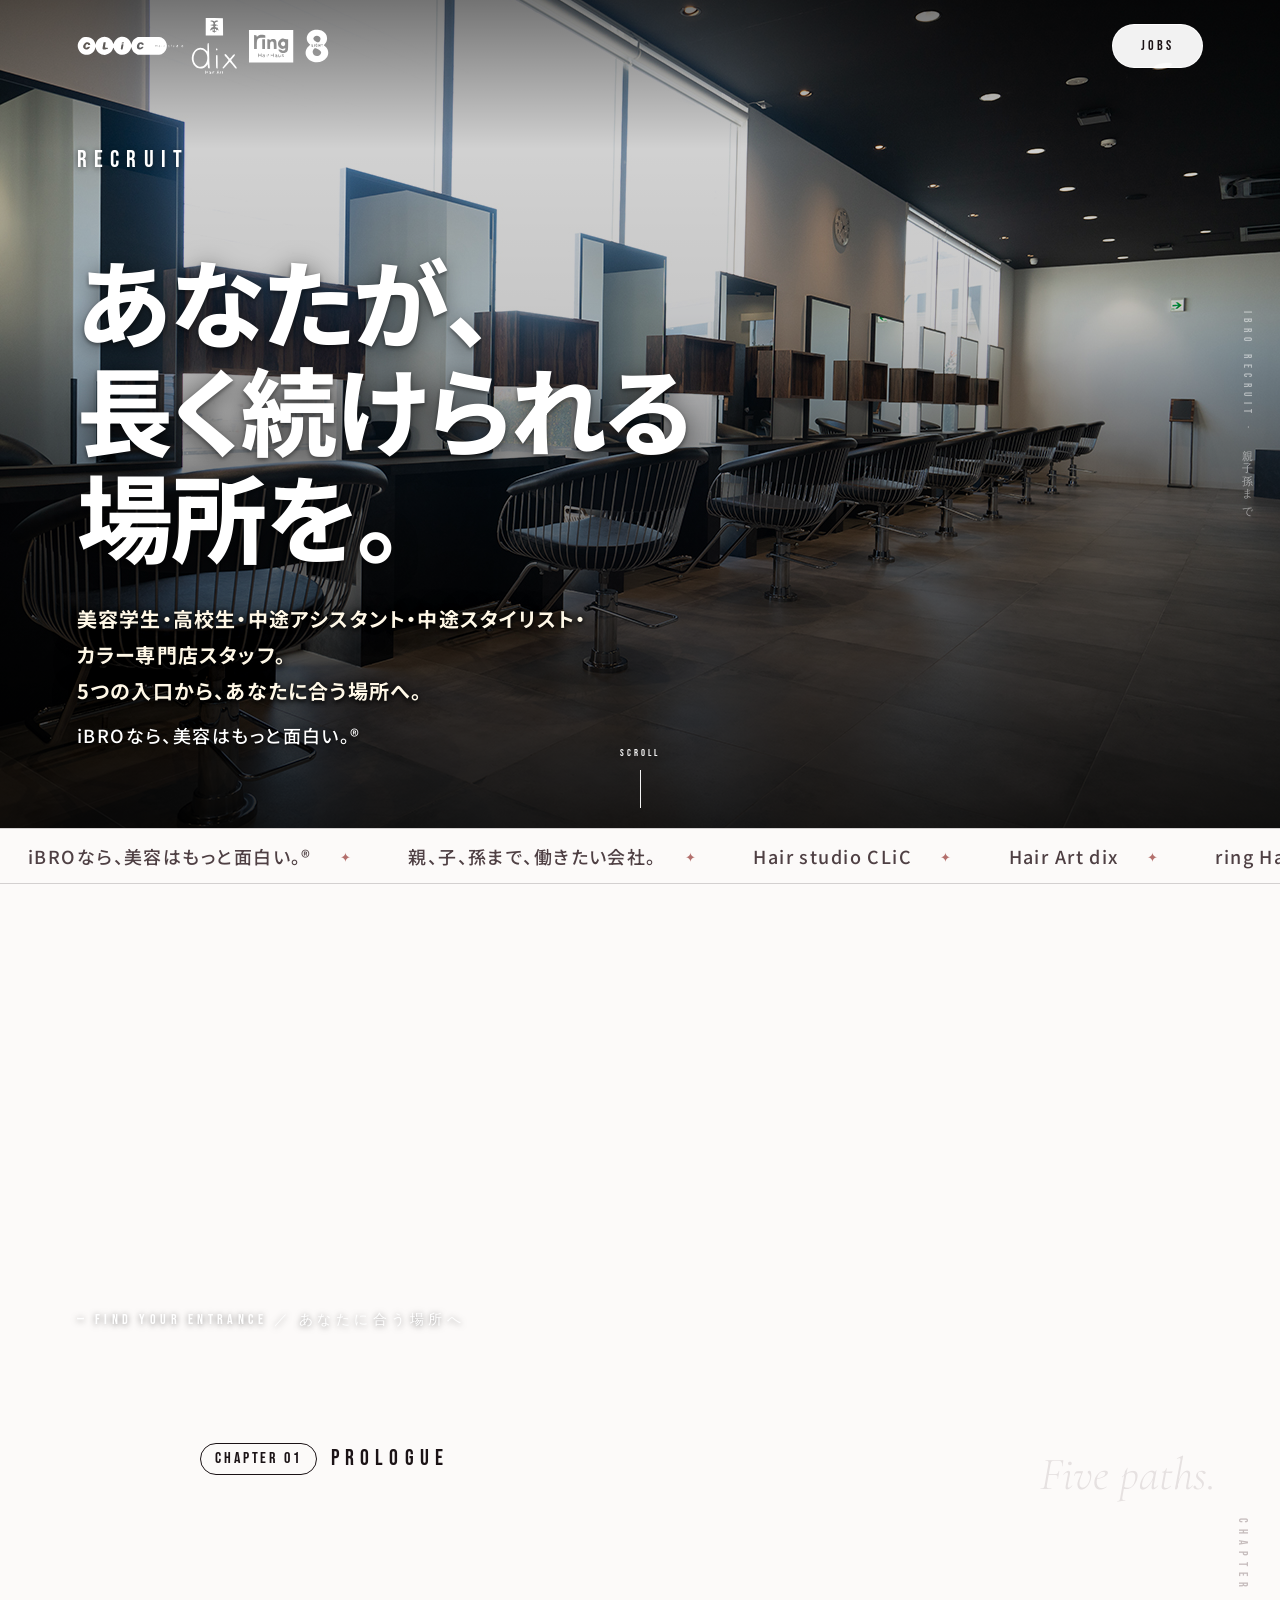
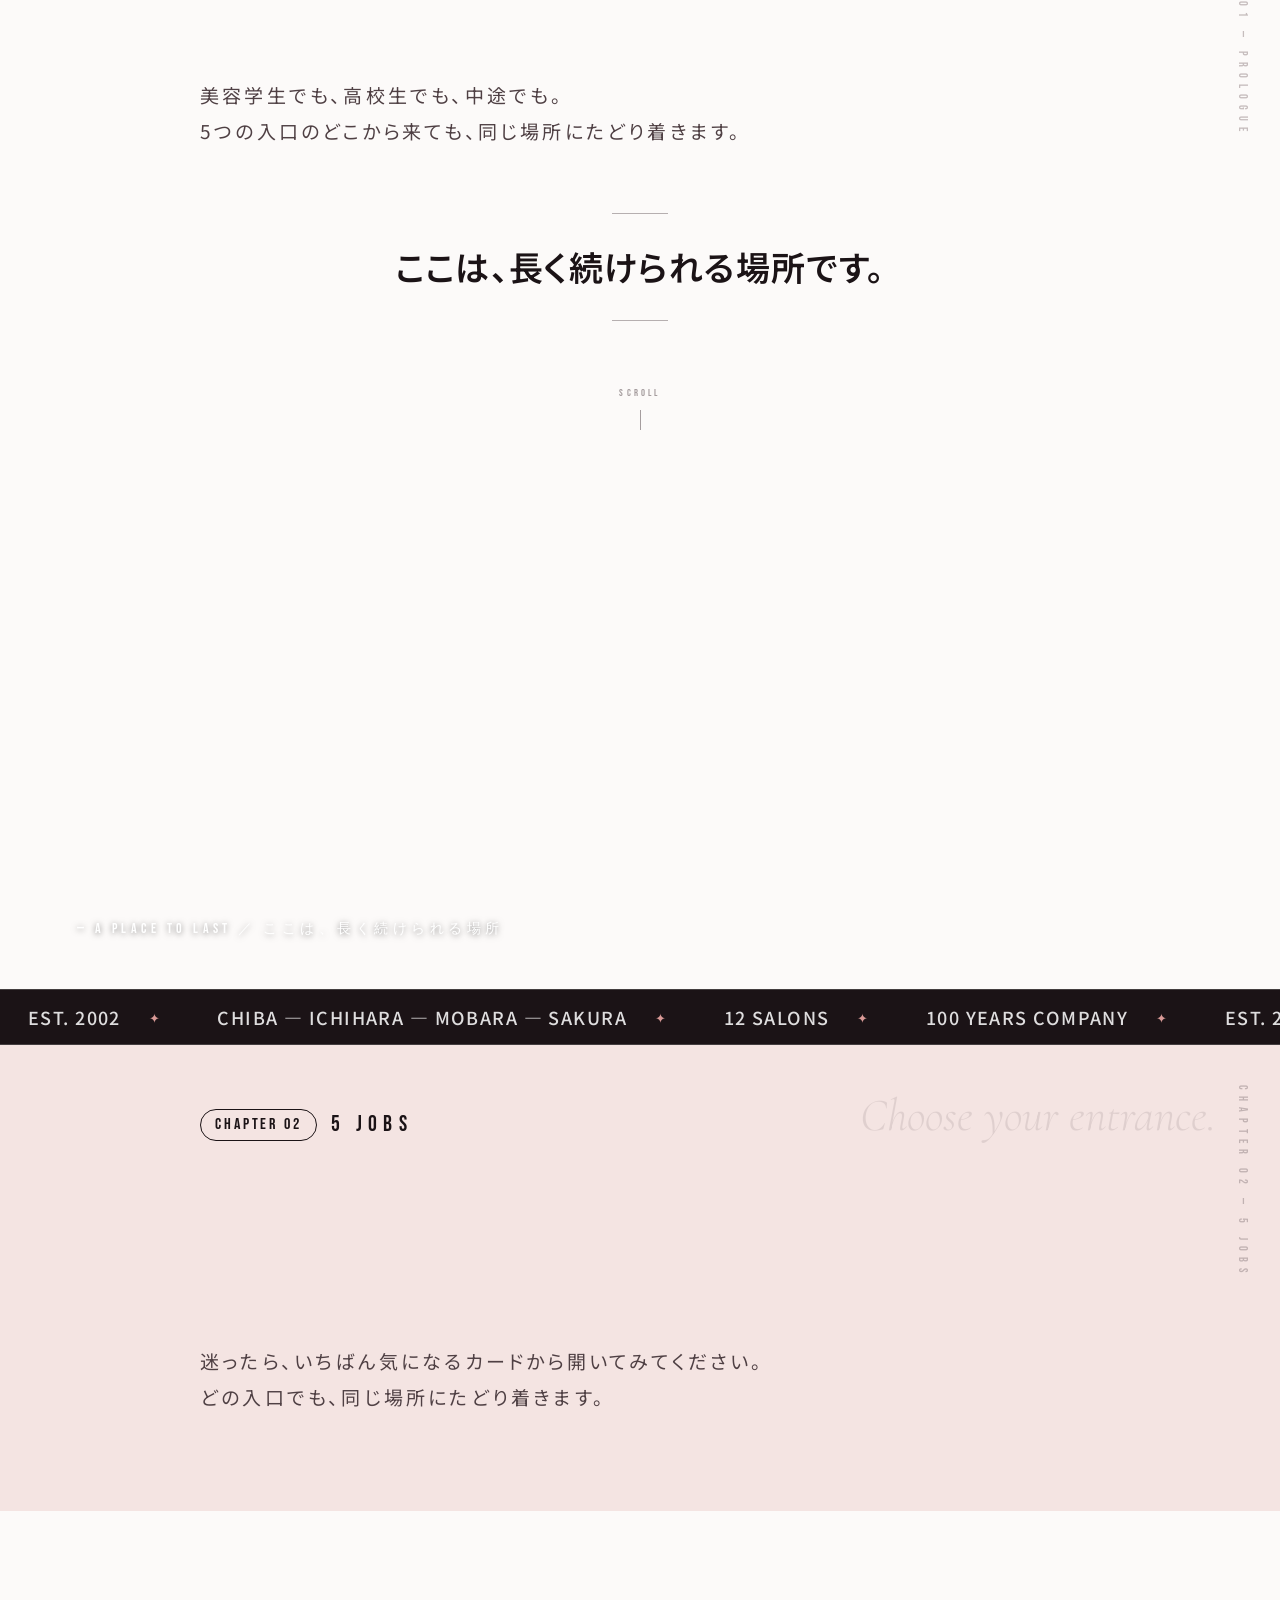
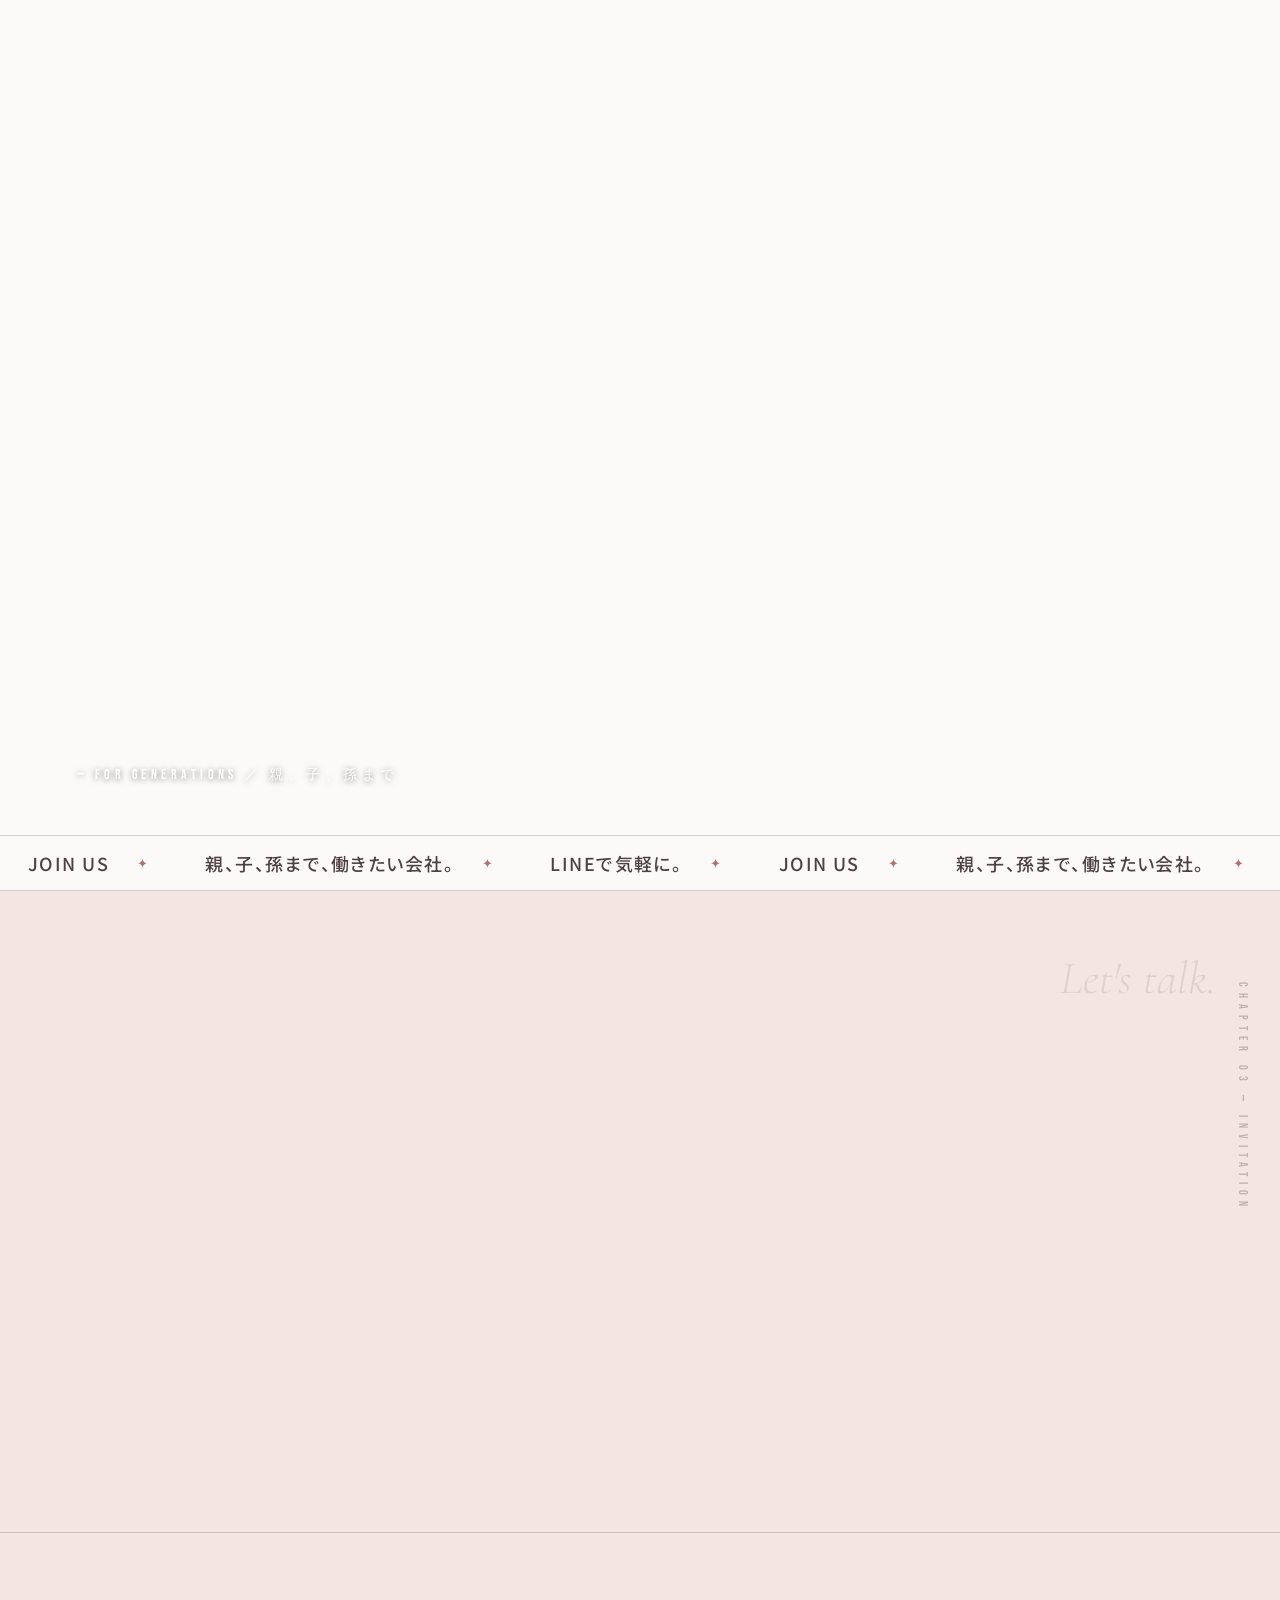
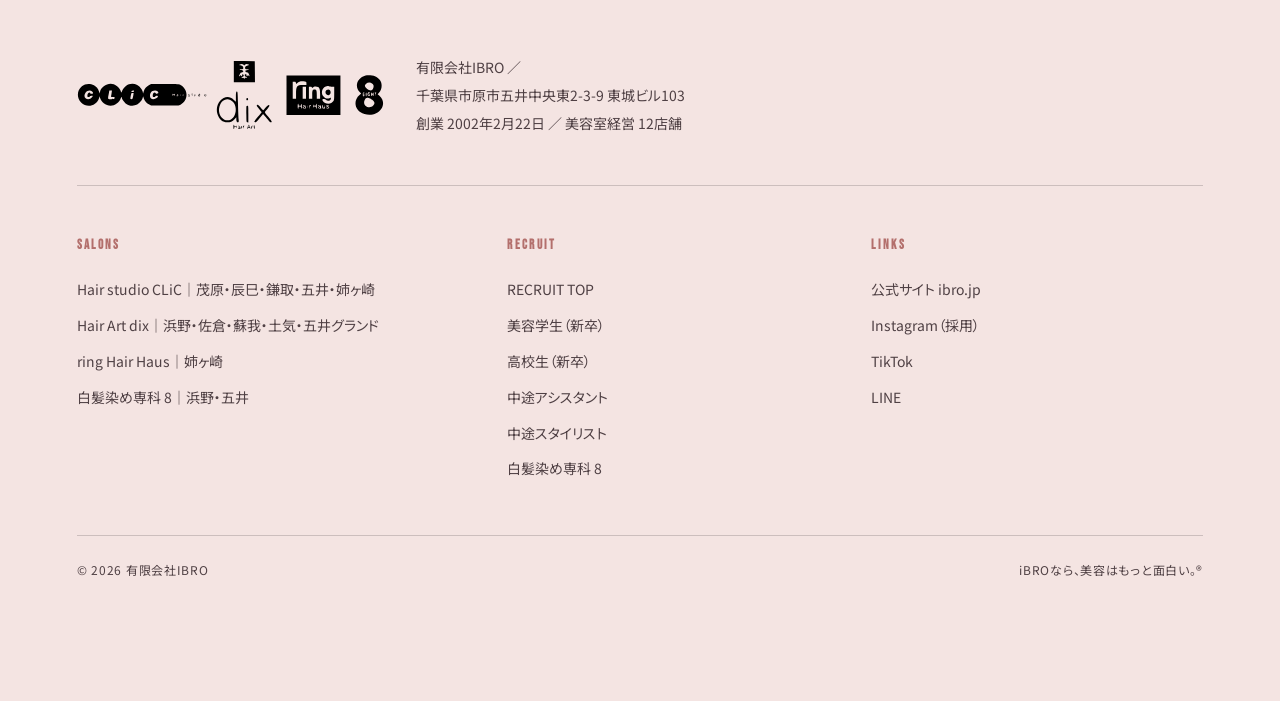
==== commit 70dec596: "Sync TOP and student pages with production + add CSS update guide - Pull latest content from recruit" ====
--- a/index.html
+++ b/index.html
@@ -17,19 +17,21 @@
 </head>
 <body>
 
-<div class="scroll-progress"></div>
+
+<div class="scroll-progress" aria-hidden="true"></div>
+
+<header class="site-header">
+  <a href="./" class="site-header__logo" aria-label="iBRO GROUP RECRUIT">
+    <img src="assets/img/logo01_all.svg" alt="iBRO GROUP — Hair Art dix / Hair studio CLiC / ring Hair Haus / 白髪染め専科 8">
+  </a>
+      <a href="#cards" class="site-header__cta">JOBS</a>
+  </header>
 
 <!-- ============ HERO ============ -->
 <section class="hero" aria-label="HERO">
   <div class="hero__bg ken-burns" style="background-image:url('assets/img/pamphlet-345.jpg');"></div>
-  <header class="site-header">
-    <a href="./" class="site-header__logo" aria-label="iBRO GROUP RECRUIT">
-      <img src="assets/img/logo01_all.svg" alt="iBRO GROUP — Hair Art dix / Hair studio CLiC / ring Hair Haus / 白髪染め専科 8">
-    </a>
-    <a href="#cards" class="site-header__cta">JOBS</a>
-  </header>
-  <span class="vertical-rail">IBRO RECRUIT 2027 · 親 子 孫 まで</span>
-  <span class="hero__label">RECRUIT 2027</span>
+  <span class="vertical-rail">IBRO RECRUIT · 親 子 孫 まで</span>
+  <span class="hero__label">RECRUIT</span>
   <div class="hero__content">
     <h1 class="hero__title">
       <span class="line">あなたが、</span>
@@ -66,13 +68,13 @@
 </div>
 
 <!-- ============ IMAGE 01 ============ -->
-<div class="image-placeholder image-placeholder--wide fade-up">
-  <div class="image-placeholder__title">店舗外観カット — 五井グランド店 or 辰巳店</div>
-  <div class="image-placeholder__desc">営業時間中、お客様が出入りする自然な瞬間。横位置・横長フルブリード。<br>4/30 姉ヶ崎店撮影分から代替候補あり。</div>
+<div class="photo-block">
+  <div class="photo-block__bg parallax-bg" data-parallax="0.12" style="background-image:url('assets/img/bg_07.jpg');" role="img" aria-label="iBRO 店舗外観"></div>
+  <div class="photo-block__caption">— FIND YOUR ENTRANCE ／ あなたに合う場所へ</div>
 </div>
 
 <!-- ============ CH01 PROLOGUE ============ -->
-<section class="story-section section--cream" data-deco="CHAPTER 01 — PROLOGUE" data-deco-italic="Five paths.">
+<section class="story-section <!--section--cream-->" data-deco="CHAPTER 01 — PROLOGUE" data-deco-italic="Five paths.">
   <div class="story-inner">
     <span class="chapter"><span class="chapter__num">CHAPTER 01</span> PROLOGUE</span>
     <h2 class="story-title reveal-words">あなたの入口を、選んでください。</h2>
@@ -87,8 +89,8 @@
   <div class="next-arrow">SCROLL</div>
 </section>
 
-<!-- ============ CH02 NUMBERS — quiet ============ -->
-<section class="story-section" data-deco="EST. 2002 — IBRO" data-deco-italic="—">
+<!-- ============ CH02 NUMBERS ============ -->
+<!--section class="story-section" data-deco="EST. 2002 — IBRO" data-deco-italic="—">
   <div class="story-inner">
     <span class="chapter"><span class="chapter__num">CHAPTER 02</span> NUMBERS</span>
   </div>
@@ -107,12 +109,12 @@
     </div>
   </div>
   <div class="next-arrow">SCROLL</div>
-</section>
-
-<!-- ============ IMAGE 02 (between numbers and ink marquee) ============ -->
-<div class="image-placeholder image-placeholder--wide fade-up">
-  <div class="image-placeholder__title">アカデミー風景 — 営業時間内のカット練習</div>
-  <div class="image-placeholder__desc">ウィッグを使ったベーシックトレーニング・先輩が後ろで見守る瞬間。<br>横位置・人物2-3名・自然光。</div>
+</section-->
+
+<!-- ============ IMAGE 02 ============ -->
+<div class="photo-block">
+  <div class="photo-block__bg parallax-bg" data-parallax="0.14" style="background-image:url('assets/img/bg_08.jpg');" role="img" aria-label="iBRO アカデミー カット練習"></div>
+  <div class="photo-block__caption">— A PLACE TO LAST ／ ここは、長く続けられる場所</div>
 </div>
 
 <!-- ============ MARQUEE 02 (reverse, ink) ============ -->
@@ -130,9 +132,9 @@
 </div>
 
 <!-- ============ CH03 5 JOBS ============ -->
-<section class="story-section section--cream" data-deco="CHAPTER 03 — 5 JOBS" data-deco-italic="Choose your entrance.">
+<section class="story-section section--cream" data-deco="CHAPTER 02 — 5 JOBS" data-deco-italic="Choose your entrance.">
   <div class="story-inner">
-    <span class="chapter"><span class="chapter__num">CHAPTER 03</span> 5 JOBS</span>
+    <span class="chapter"><span class="chapter__num">CHAPTER 02</span> 5 JOBS</span>
     <h2 class="story-title reveal-words">あなたに合う入口は、どれですか。</h2>
     <p class="story-sub">
       迷ったら、いちばん気になるカードから開いてみてください。<br>
@@ -144,7 +146,7 @@
 <!-- ============ 5 JOB CARDS ============ -->
 <div id="cards" class="cards">
   <a href="student/" class="card fade-up">
-    <div class="card__bg" style="background-image:url('assets/img/pamphlet-345.jpg');"></div>
+    <div class="card__bg" style="background-image:url('assets/img/card_student.jpg');"></div>
     <div class="card__inner">
       <span class="card__label">01 ／ BEAUTY STUDENTS</span>
       <div>
@@ -156,7 +158,7 @@
   </a>
 
   <a href="highschool/" class="card fade-up fade-up--delay-1">
-    <div class="card__bg" style="background-image:url('assets/img/staff-08.jpg');"></div>
+    <div class="card__bg" style="background-image:url('assets/img/hero_mobara.jpg');"></div>
     <div class="card__inner">
       <span class="card__label">02 ／ HIGH SCHOOL</span>
       <div>
@@ -168,7 +170,7 @@
   </a>
 
   <a href="assistant/" class="card fade-up fade-up--delay-2">
-    <div class="card__bg" style="background-image:url('assets/img/staff-30.jpg');"></div>
+    <div class="card__bg" style="background-image:url('assets/img/hero_toke.jpg');"></div>
     <div class="card__inner">
       <span class="card__label">03 ／ ASSISTANTS</span>
       <div>
@@ -192,7 +194,7 @@
   </a>
 
   <a href="eight/" class="card fade-up">
-    <div class="card__bg" style="background-image:url('assets/img/staff-60.jpg');"></div>
+    <div class="card__bg" style="background-image:url('assets/img/hero_hamano.jpg');"></div>
     <div class="card__inner">
       <span class="card__label">05 ／ COLOR SPECIALIST</span>
       <div>
@@ -204,48 +206,47 @@
   </a>
 </div>
 
-<!-- ============ IMAGE 02 ============ -->
-<div class="image-placeholder image-placeholder--wide fade-up">
-  <div class="image-placeholder__title">スタッフ集合カット — 全店スタッフ70名 or 主要メンバー</div>
-  <div class="image-placeholder__desc">2025年スタッフ写真フォルダから採用担当・教育担当・トップスタイリストを中心に。<br>横位置・縦長フルブリード使用想定。</div>
+<!-- ============ IMAGE 03 ============ -->
+<div class="photo-block">
+  <div class="photo-block__bg parallax-bg" data-parallax="0.12" style="background-image:url('assets/img/bg_09.jpg');" role="img" aria-label="iBRO 全店スタッフ集合"></div>
+  <div class="photo-block__caption">— FOR GENERATIONS ／ 親、子、孫まで</div>
 </div>
 
 <!-- ============ MARQUEE 03 ============ -->
 <div class="marquee" aria-hidden="true">
   <div class="marquee__track">
-    <span class="marquee__item">JOIN US — 2027</span>
+    <span class="marquee__item">JOIN US</span>
     <span class="marquee__item">親、子、孫まで、働きたい会社。</span>
     <span class="marquee__item">LINEで気軽に。</span>
-    <span class="marquee__item">JOIN US — 2027</span>
+    <span class="marquee__item">JOIN US</span>
     <span class="marquee__item">親、子、孫まで、働きたい会社。</span>
     <span class="marquee__item">LINEで気軽に。</span>
-    <span class="marquee__item">JOIN US — 2027</span>
+    <span class="marquee__item">JOIN US</span>
     <span class="marquee__item">親、子、孫まで、働きたい会社。</span>
     <span class="marquee__item">LINEで気軽に。</span>
   </div>
 </div>
 
 <!-- ============ CH04 INVITATION ============ -->
-<section class="story-section final-cta section--cream" data-deco="CHAPTER 04 — INVITATION" data-deco-italic="Let's talk.">
+<section class="story-section final-cta section--cream" data-deco="CHAPTER 03 — INVITATION" data-deco-italic="Let's talk.">
   <div class="story-inner" style="text-align:center;">
-    <span class="chapter fade-up" style="justify-content:center;"><span class="chapter__num">CHAPTER 04</span> INVITATION</span>
-    <h2 class="final-cta__title fade-up reveal-words">迷っているなら、LINE。</h2>
+    <span class="chapter fade-up" style="justify-content:center;"><span class="chapter__num">CHAPTER 03</span> INVITATION</span>
+    <h2 class="final-cta__title fade-up reveal-words">迷っているなら、<br class="br_sp">LINE。</h2>
     <p class="final-cta__sub fade-up fade-up--delay-1">
       職種が決まっていなくても、大丈夫です。<br>
-      まず、あなたの話を聞かせてください。<br>
-      返信は、できるだけ早く、人間の言葉で。
-    </p>
+      まず、あなたの話を聞かせてください。</p>
     <div class="cta-stack fade-up fade-up--delay-2">
       <a class="btn btn--line btn--lg btn--block magnet" data-magnet="0.15" href="https://lin.ee/tEnbUk7" target="_blank" rel="noopener">LINEで相談する</a>
     </div>
   </div>
 </section>
 
-<!-- ============ FOOTER ============ -->
 <footer class="footer">
   <div class="footer__head">
-    <div class="footer__brand"><img src="assets/img/logo01_all.svg" alt="iBRO GROUP — Hair Art dix / Hair studio CLiC / ring Hair Haus / 白髪染め専科 8"></div>
-    <div class="footer__copy">有限会社IBRO ／ 千葉県市原市五井中央東2-3-9 東城ビル103<br>創業 平成16年2月10日 ／ 美容室経営 12店舗</div>
+    <div class="footer__brand">
+      <img src="assets/img/logo01_all.svg" alt="iBRO GROUP — Hair Art dix / Hair studio CLiC / ring Hair Haus / 白髪染め専科 8">
+    </div>
+    <div class="footer__copy">有限会社IBRO ／ <br class="br_sp">千葉県市原市五井中央東2-3-9 東城ビル103<br>創業 2002年2月22日 ／ 美容室経営 12店舗</div>
   </div>
   <div class="footer__cols">
     <div class="footer__col">
@@ -284,8 +285,69 @@
   </div>
 </footer>
 
-<a class="floating-cta btn btn--line btn--block" href="https://lin.ee/tEnbUk7" target="_blank" rel="noopener">LINEで相談する</a>
-
-<script src="assets/js/main.js" defer></script>
+<a class="floating-cta btn btn--line btn--block" href="https://lin.ee/tEnbUk7" target="_blank" rel="noopener">
+  LINEで相談する</a>
+
+<script type="speculationrules">
+{"prefetch":[{"source":"document","where":{"and":[{"href_matches":"/*"},{"not":{"href_matches":["/wp-*.php","/wp-admin/*","/wp-content/uploads/*","/wp-content/*","/wp-content/plugins/*","/wp-content/themes/LIM_responsive001/*","/*\\?(.+)"]}},{"not":{"selector_matches":"a[rel~=\"nofollow\"]"}},{"not":{"selector_matches":".no-prefetch, .no-prefetch a"}}]},"eagerness":"conservative"}]}
+</script>
+<script type="text/javascript" src="https://recruit.ibro.jp/wp-includes/js/dist/hooks.min.js?ver=dd5603f07f9220ed27f1" id="wp-hooks-js"></script>
+<script type="text/javascript" src="https://recruit.ibro.jp/wp-includes/js/dist/i18n.min.js?ver=c26c3dc7bed366793375" id="wp-i18n-js"></script>
+<script type="text/javascript" id="wp-i18n-js-after">
+/* <![CDATA[ */
+wp.i18n.setLocaleData( { 'text direction\u0004ltr': [ 'ltr' ] } );
+//# sourceURL=wp-i18n-js-after
+/* ]]> */
+</script>
+<script type="text/javascript" src="https://recruit.ibro.jp/wp-content/plugins/contact-form-7/includes/swv/js/index.js?ver=6.1.5" id="swv-js"></script>
+<script type="text/javascript" id="contact-form-7-js-translations">
+/* <![CDATA[ */
+( function( domain, translations ) {
+	var localeData = translations.locale_data[ domain ] || translations.locale_data.messages;
+	localeData[""].domain = domain;
+	wp.i18n.setLocaleData( localeData, domain );
+} )( "contact-form-7", {"translation-revision-date":"2025-11-30 08:12:23+0000","generator":"GlotPress\/4.0.3","domain":"messages","locale_data":{"messages":{"":{"domain":"messages","plural-forms":"nplurals=1; plural=0;","lang":"ja_JP"},"This contact form is placed in the wrong place.":["\u3053\u306e\u30b3\u30f3\u30bf\u30af\u30c8\u30d5\u30a9\u30fc\u30e0\u306f\u9593\u9055\u3063\u305f\u4f4d\u7f6e\u306b\u7f6e\u304b\u308c\u3066\u3044\u307e\u3059\u3002"],"Error:":["\u30a8\u30e9\u30fc:"]}},"comment":{"reference":"includes\/js\/index.js"}} );
+//# sourceURL=contact-form-7-js-translations
+/* ]]> */
+</script>
+<script type="text/javascript" id="contact-form-7-js-before">
+/* <![CDATA[ */
+var wpcf7 = {
+    "api": {
+        "root": "https:\/\/recruit.ibro.jp\/wp-json\/",
+        "namespace": "contact-form-7\/v1"
+    }
+};
+//# sourceURL=contact-form-7-js-before
+/* ]]> */
+</script>
+<script type="text/javascript" src="https://recruit.ibro.jp/wp-content/plugins/contact-form-7/includes/js/index.js?ver=6.1.5" id="contact-form-7-js"></script>
+<script type="text/javascript" defer src="main.js?ver=1.0.0" id="lim-main-js-js"></script>
+<script type="text/javascript" src="https://www.google.com/recaptcha/api.js?render=6LdnAN8sAAAAALRtcsO0vwvfgQ481LzgR0aZwsxT&amp;ver=3.0" id="google-recaptcha-js"></script>
+<script type="text/javascript" src="https://recruit.ibro.jp/wp-includes/js/dist/vendor/wp-polyfill.min.js?ver=3.15.0" id="wp-polyfill-js"></script>
+<script type="text/javascript" id="wpcf7-recaptcha-js-before">
+/* <![CDATA[ */
+var wpcf7_recaptcha = {
+    "sitekey": "6LdnAN8sAAAAALRtcsO0vwvfgQ481LzgR0aZwsxT",
+    "actions": {
+        "homepage": "homepage",
+        "contactform": "contactform"
+    }
+};
+//# sourceURL=wpcf7-recaptcha-js-before
+/* ]]> */
+</script>
+<script type="text/javascript" src="https://recruit.ibro.jp/wp-content/plugins/contact-form-7/modules/recaptcha/index.js?ver=6.1.5" id="wpcf7-recaptcha-js"></script>
+<script id="wp-emoji-settings" type="application/json">
+{"baseUrl":"https://s.w.org/images/core/emoji/17.0.2/72x72/","ext":".png","svgUrl":"https://s.w.org/images/core/emoji/17.0.2/svg/","svgExt":".svg","source":{"concatemoji":"https://recruit.ibro.jp/wp-includes/js/wp-emoji-release.min.js?ver=6.9.4"}}
+</script>
+<script type="module">
+/* <![CDATA[ */
+/*! This file is auto-generated */
+const a=JSON.parse(document.getElementById("wp-emoji-settings").textContent),o=(window._wpemojiSettings=a,"wpEmojiSettingsSupports"),s=["flag","emoji"];function i(e){try{var t={supportTests:e,timestamp:(new Date).valueOf()};sessionStorage.setItem(o,JSON.stringify(t))}catch(e){}}function c(e,t,n){e.clearRect(0,0,e.canvas.width,e.canvas.height),e.fillText(t,0,0);t=new Uint32Array(e.getImageData(0,0,e.canvas.width,e.canvas.height).data);e.clearRect(0,0,e.canvas.width,e.canvas.height),e.fillText(n,0,0);const a=new Uint32Array(e.getImageData(0,0,e.canvas.width,e.canvas.height).data);return t.every((e,t)=>e===a[t])}function p(e,t){e.clearRect(0,0,e.canvas.width,e.canvas.height),e.fillText(t,0,0);var n=e.getImageData(16,16,1,1);for(let e=0;e<n.data.length;e++)if(0!==n.data[e])return!1;return!0}function u(e,t,n,a){switch(t){case"flag":return n(e,"\ud83c\udff3\ufe0f\u200d\u26a7\ufe0f","\ud83c\udff3\ufe0f\u200b\u26a7\ufe0f")?!1:!n(e,"\ud83c\udde8\ud83c\uddf6","\ud83c\udde8\u200b\ud83c\uddf6")&&!n(e,"\ud83c\udff4\udb40\udc67\udb40\udc62\udb40\udc65\udb40\udc6e\udb40\udc67\udb40\udc7f","\ud83c\udff4\u200b\udb40\udc67\u200b\udb40\udc62\u200b\udb40\udc65\u200b\udb40\udc6e\u200b\udb40\udc67\u200b\udb40\udc7f");case"emoji":return!a(e,"\ud83e\u1fac8")}return!1}function f(e,t,n,a){let r;const o=(r="undefined"!=typeof WorkerGlobalScope&&self instanceof WorkerGlobalScope?new OffscreenCanvas(300,150):document.createElement("canvas")).getContext("2d",{willReadFrequently:!0}),s=(o.textBaseline="top",o.font="600 32px Arial",{});return e.forEach(e=>{s[e]=t(o,e,n,a)}),s}function r(e){var t=document.createElement("script");t.src=e,t.defer=!0,document.head.appendChild(t)}a.supports={everything:!0,everythingExceptFlag:!0},new Promise(t=>{let n=function(){try{var e=JSON.parse(sessionStorage.getItem(o));if("object"==typeof e&&"number"==typeof e.timestamp&&(new Date).valueOf()<e.timestamp+604800&&"object"==typeof e.supportTests)return e.supportTests}catch(e){}return null}();if(!n){if("undefined"!=typeof Worker&&"undefined"!=typeof OffscreenCanvas&&"undefined"!=typeof URL&&URL.createObjectURL&&"undefined"!=typeof Blob)try{var e="postMessage("+f.toString()+"("+[JSON.stringify(s),u.toString(),c.toString(),p.toString()].join(",")+"));",a=new Blob([e],{type:"text/javascript"});const r=new Worker(URL.createObjectURL(a),{name:"wpTestEmojiSupports"});return void(r.onmessage=e=>{i(n=e.data),r.terminate(),t(n)})}catch(e){}i(n=f(s,u,c,p))}t(n)}).then(e=>{for(const n in e)a.supports[n]=e[n],a.supports.everything=a.supports.everything&&a.supports[n],"flag"!==n&&(a.supports.everythingExceptFlag=a.supports.everythingExceptFlag&&a.supports[n]);var t;a.supports.everythingExceptFlag=a.supports.everythingExceptFlag&&!a.supports.flag,a.supports.everything||((t=a.source||{}).concatemoji?r(t.concatemoji):t.wpemoji&&t.twemoji&&(r(t.twemoji),r(t.wpemoji)))});
+//# sourceURL=https://recruit.ibro.jp/wp-includes/js/wp-emoji-loader.min.js
+/* ]]> */
+</script>
+
 </body>
 </html>
--- a/assets/css/main.css
+++ b/assets/css/main.css
@@ -1639,9 +1639,20 @@
 .photo-block {
   position: relative;
   width: 100%;
-  height: clamp(220px, 38vh, 440px);
+  height: clamp(320px, 55vh, 680px);
   overflow: hidden;
   margin: 0;
+}
+/* Tall variant — for hero-grade photos that deserve more vertical space on PC. */
+.photo-block--tall { height: clamp(280px, 50vh, 560px); }
+@media (min-width: 900px) {
+  .photo-block--tall { height: clamp(480px, 70vh, 760px); }
+}
+/* Mobile: shift subject up by anchoring background to upper-third */
+@media (max-width: 599px) {
+  .photo-block--tall .photo-block__bg {
+    background-position: center 25% !important;
+  }
 }
 .photo-block__bg {
   position: absolute; inset: 0;
@@ -1943,8 +1954,7 @@
   object-fit: cover;
   background: transparent;
 }
-/* Fallback placeholder shown when no video file is present. Sits behind the
-   video so when the file loads it covers the placeholder. */
+/* Gray placeholder shown until Vimeo embed is ready. */
 .video-frame__placeholder {
   position: absolute;
   inset: 0;
@@ -1952,34 +1962,36 @@
   flex-direction: column;
   align-items: center;
   justify-content: center;
-  background:
-    repeating-linear-gradient(45deg, #2c2326 0, #2c2326 12px, #221a1d 12px, #221a1d 24px);
-  color: rgba(255,255,255,0.85);
+  background: #d8d6d3;
+  color: var(--ink-2);
   text-align: center;
   padding: clamp(20px, 4vw, 40px);
   gap: 10px;
   z-index: 0;
 }
 .video-frame__placeholder::before {
-  content: "▶  VIDEO PLACEHOLDER";
+  content: "▶  VIDEO";
   display: block;
   font-family: "Bebas Neue", sans-serif;
   font-size: clamp(11px, 1.2vw, 13px);
   letter-spacing: 0.4em;
-  color: var(--sky);
+  color: var(--sky-d);
   margin-bottom: 6px;
 }
-.video-frame__placeholder strong {
-  font-weight: 700;
-  font-size: clamp(15px, 2vw, 22px);
-  color: #fff;
+.video-frame__placeholder span {
+  font-size: clamp(13px, 1.4vw, 16px);
+  color: var(--ink);
+  font-weight: 600;
+  line-height: 1.7;
   letter-spacing: 0.04em;
-  line-height: 1.5;
-}
-.video-frame__placeholder span {
-  font-size: clamp(12px, 1.3vw, 15px);
-  color: rgba(255,255,255,0.7);
-  line-height: 1.8;
+}
+.video-frame__placeholder span small {
+  display: block;
+  margin-top: 6px;
+  font-size: clamp(11px, 1.1vw, 13px);
+  color: var(--ink-2);
+  font-weight: 400;
+  letter-spacing: 0.06em;
 }
 .video-frame__player .video-frame__media { z-index: 1; }
 .video-frame__caption { display: none; }
@@ -2040,6 +2052,11 @@
   font-size: 10px;
   letter-spacing: 0.4em;
   color: var(--sky-d);
+}
+/* Hide IMAGE label & note when an actual image is loaded via inline style */
+.academy-feature__image[style*="background-image"]::before,
+.academy-feature__image[style*="background-image"] .academy-feature__image-note {
+  display: none;
 }
 .academy-feature__image-note {
   font-size: 10.5px;
